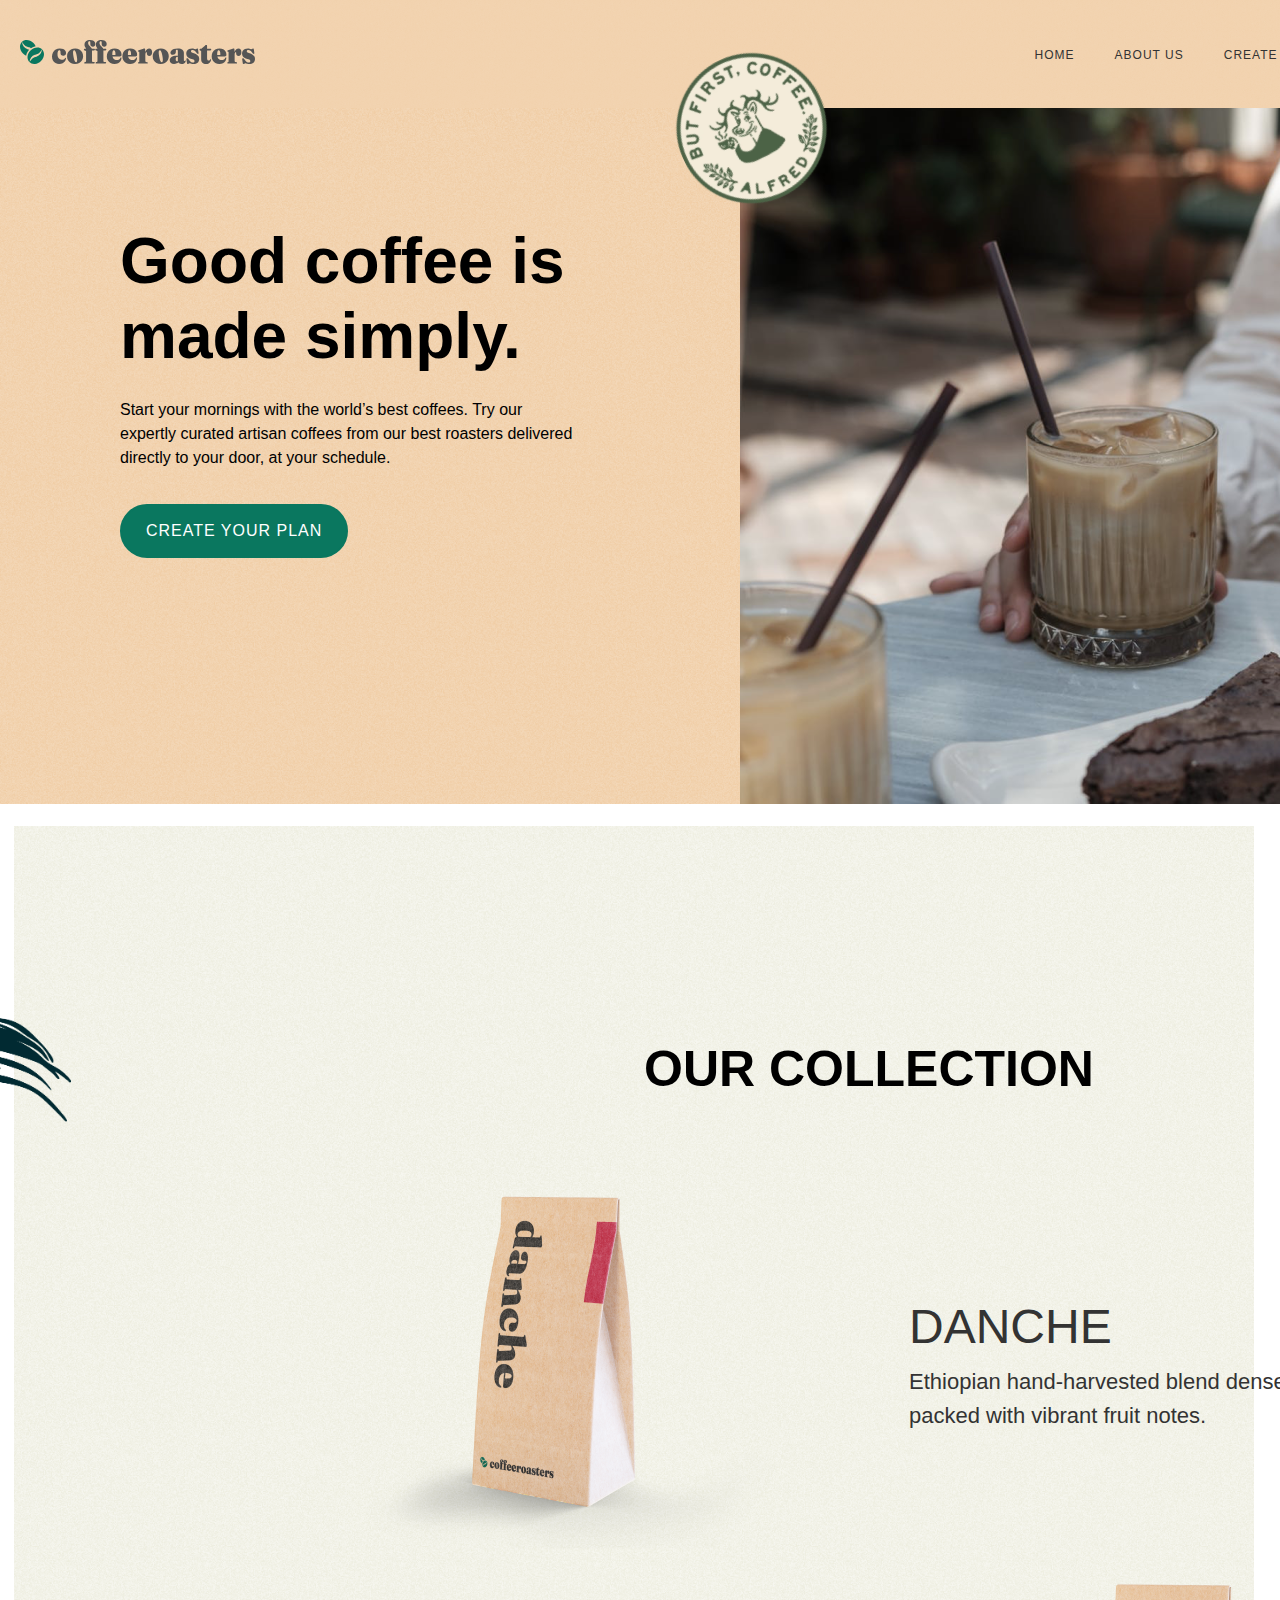
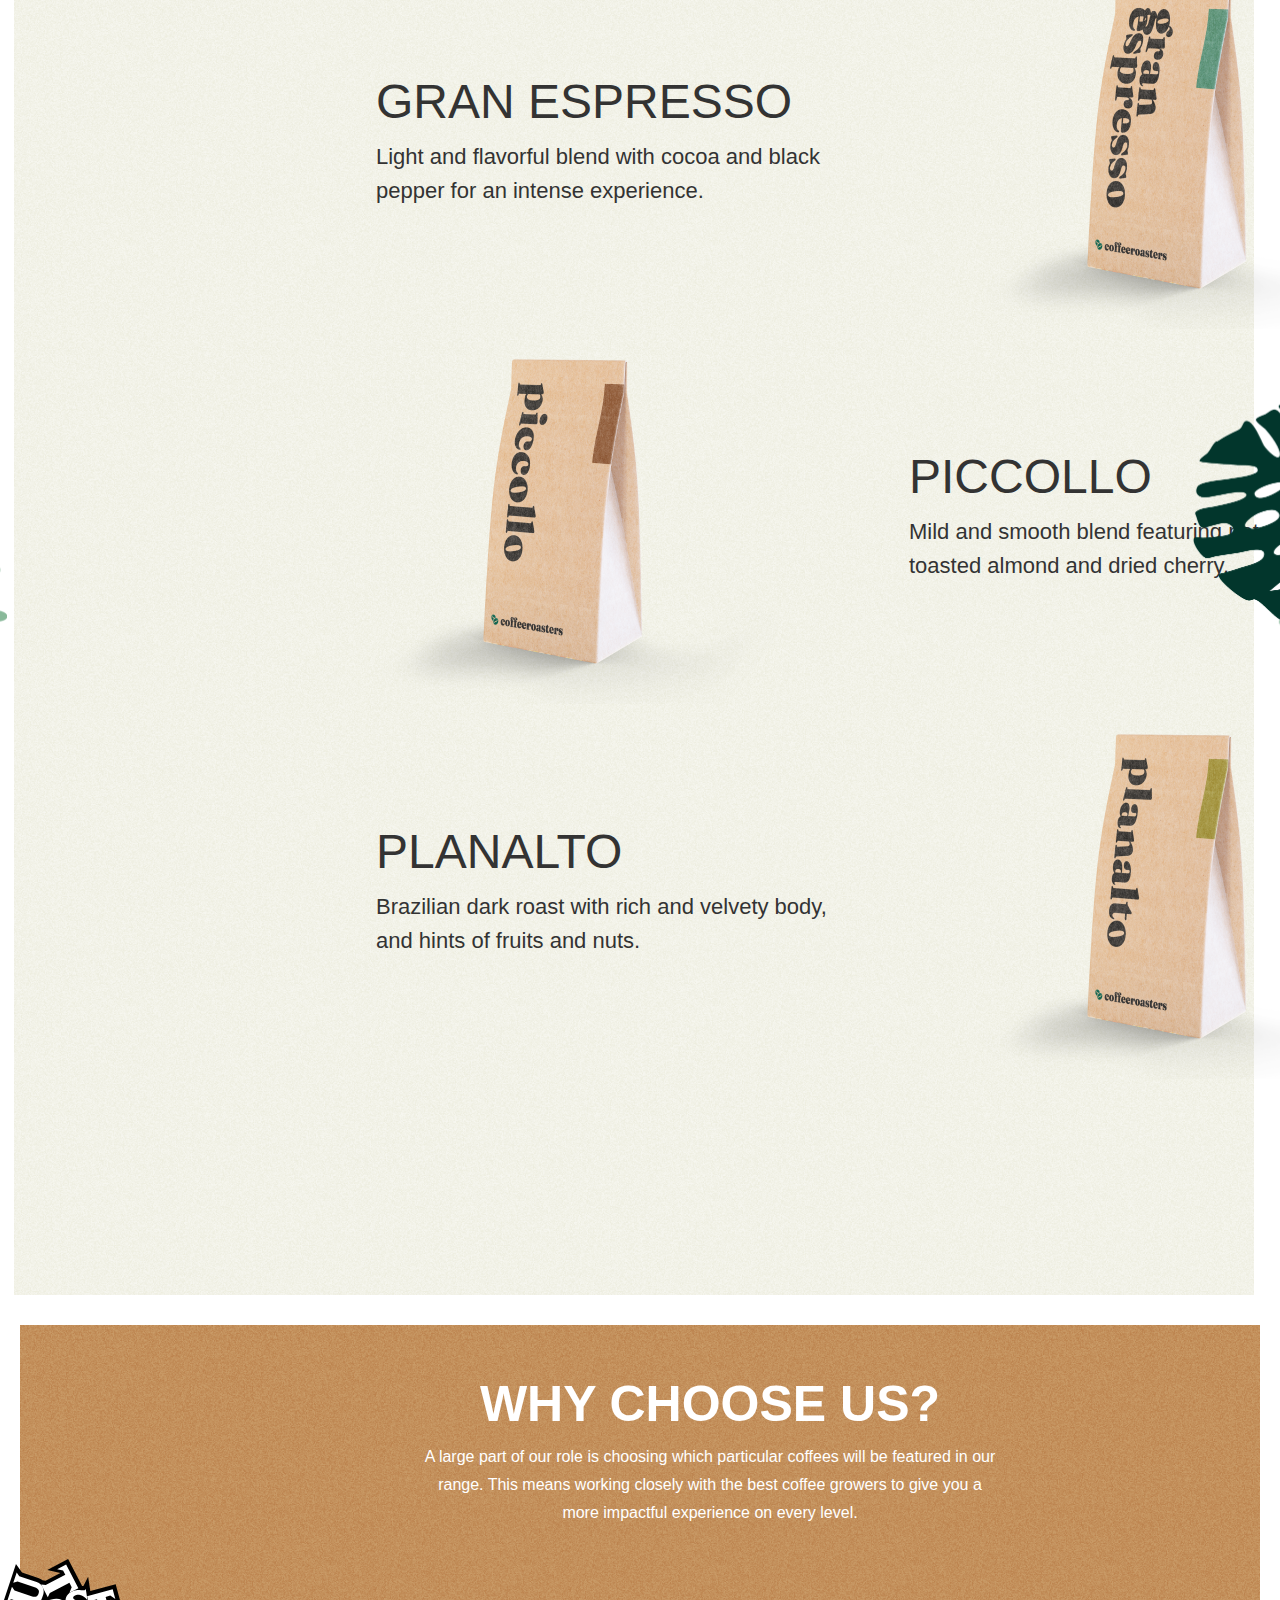
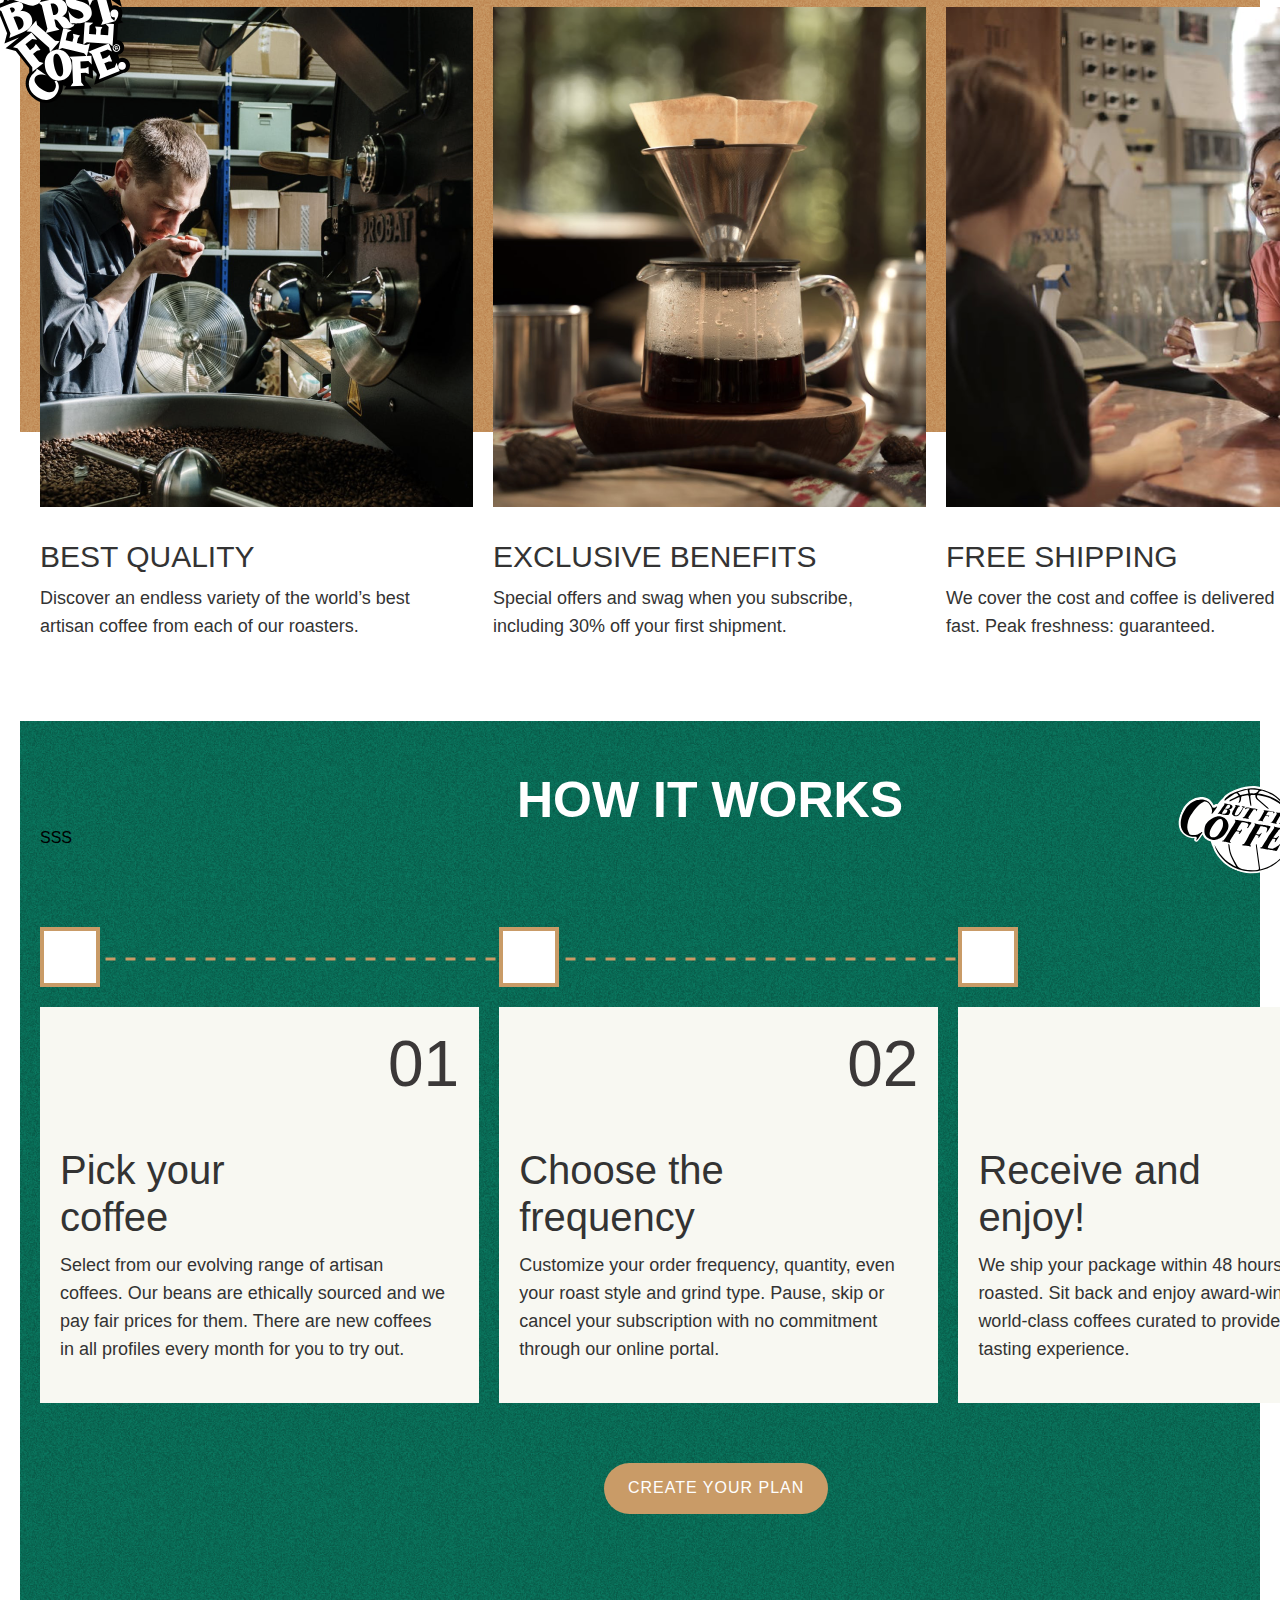
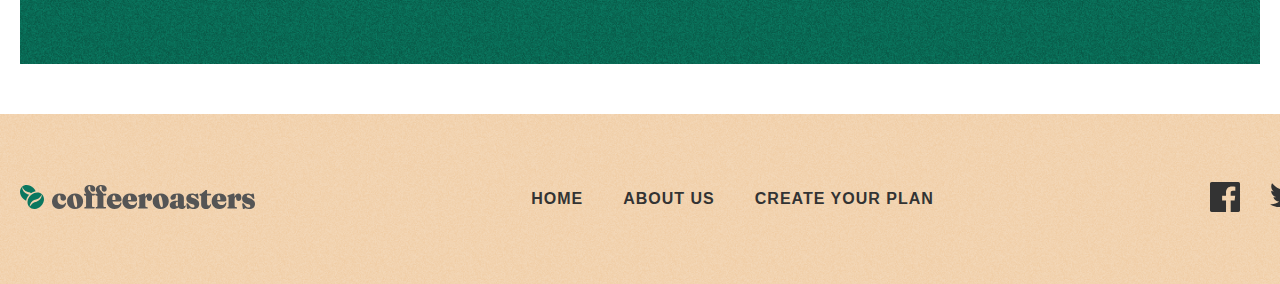
==== index.html @ 87f6b469 "Initial commit" ====
<!DOCTYPE html>
<html lang="en">

<head>
    <meta charset="UTF-8">
    <meta name="viewport" content="width=device-width, initial-scale=1.0">
    <title>Coffelaate.uz</title>
    <link rel="stylesheet" href="./main.css">
</head>

<body>
    <header class="coffe-header">
        <div class="container">
            <div class="coffe-header__inner">
                <a class="coffe-header__link-logo" href="./index.html">
                    <img class="coffe-header__logo-img" src="./images/logocoffe.svg" alt="its cite logo coffelaate.uz">
                </a>

                <ol class="coffe-header__list">
                    <li class="coffe-header__item">
                        <a class="coffe-header__link" href="index.html">HOME</a>
                    </li>
                    <li class="coffe-header__item">
                        <a class="coffe-header__link" href="./about.html">ABOUT US</a>
                    </li>
                    <li class="coffe-header__item">
                        <a class="coffe-header__link" href="./createplan.html">CREATE YOUR PLAN</a>
                    </li>
                </ol>
            </div>
        </div>
    </header>


    <main class="coffe-main">
        <section class="coffe-main__hero">
            <div class="coffe-main__out">
                <div class="container">
                    <div class="coffe-main__inner-box">
                        <h1 class="coffe-main__title">Good coffee
                            is made simply.</h1>
                        <p class="coffe-main__text">Start your mornings with the world’s best coffees. Try our <br>
                            expertly curated artisan coffees from
                            our best roasters delivered directly to your door, at your schedule.</p>
                        <a class="coffe-main__link" href="#">CREATE YOUR PLAN</a>
                    </div>
                </div>

            </div>

        </section>


        <section class="collection">
            <div class="collection__out">
                <div class="container">
                    <div class="collection__inner">
                        <h2 class="collection__title">our collection</h2>
                        <ul class="collection__list">
                            <li class="collection__item">
                                <img class="collection__img" width="450" height="375" src="./images/dance.png"
                                    alt="its coffe photo ">
                                <div class="collection__box">

                                    <h3 class="collection__subtitle">Danche</h3>
                                    <p class="collection__text">Ethiopian hand-harvested blend densely packed with
                                        vibrant fruit notes.</p>
                                </div>
                            </li>
                            <li class="collection__item">
                                <img class="collection__img" width="450" height="375" src="./images/coffe2.png"
                                    alt="its coffe photo ">
                                <div class="collection__box">

                                    <h3 class="collection__subtitle--active">Gran Espresso</h3>
                                    <p class="collection__text">Light and flavorful blend with cocoa and black pepper
                                        for an intense experience.</p>
                                </div>
                            </li>
                            <li class="collection__item">
                                <img class="collection__img" width="450" height="375" src="./images/coffe3.png"
                                    alt="its coffe photo ">
                                <div class="collection__box">

                                    <h3 class="collection__subtitle">Piccollo</h3>
                                    <p class="collection__text">Mild and smooth blend featuring notes of toasted almond
                                        and dried cherry.</p>
                                </div>
                            </li>
                            <li class="collection__item">
                                <img class="collection__img" width="450" height="375" src="./images/coffe4.png"
                                    alt="its coffe photo ">
                                <div class="collection__box">

                                    <h3 class="collection__subtitle">Planalto</h3>
                                    <p class="collection__text">Brazilian dark roast with rich and velvety body, and
                                        hints of fruits and nuts.</p>
                                </div>
                            </li>

                        </ul>


                    </div>

                </div>
            </div>
        </section>


        <section class="about">
            <div class="about__out">
                <div class="container">
                    <div class="about__inner">
                        <h2 class="about__title">Why choose us?</h2>
                        <p class="about__info">A large part of our role is choosing which particular coffees will be
                            featured
                            in our range. This means working closely with the best coffee growers to give
                            you a more impactful experience on every level.</p>

                        <ul class="about__list">
                            <li class="about__item">
                                <img class="about__img" width="433" height="500" src="./images/about-ph1.png"
                                    alt="this photo Best quality">
                                <h3 class="about__subtitle">Best quality</h3>
                                <p class="about__text">Discover an endless variety of the world’s best <br> artisan
                                    coffee from each of our roasters.</p>
                            </li>
                            <li class="about__item">
                                <img class="about__img" width="433" height="500" src="./images/about-ph2.png"
                                    alt="this photo Best quality">
                                <h3 class="about__subtitle">Exclusive benefits</h3>
                                <p class="about__text">Special offers and swag when you subscribe, including 30% off
                                    your first shipment.</p>
                            </li>
                            <li class="about__item">
                                <img class="about__img" width="433" height="500" src="./images/about-ph3.png"
                                    alt="this photo Best quality">
                                <h3 class="about__subtitle">Free shipping</h3>
                                <p class="about__text">We cover the cost and coffee is delivered <br> fast. Peak
                                    freshness:
                                    guaranteed.</p>
                            </li>
                        </ul>
                    </div>
                </div>
            </div>
        </section>

        <section class="works">
            <div class="works__out">
                <div class="container">
                    <div class="works__inner">
                        <h2 class="works__main-title">How it works</h2>
                        <p><source>SSS</p>
                        <div class="works__things-box">
                            <span class="works__items"></span>
                            <span class="works__items"></span>
                            <span class="works__items"></span>
                        </div>
                        <div class="line1"></div>
                        <ol class="works__list">
                            <li class="works__item">
                                <span class="works__number">01</span>
                                <h3 class="works__title">Pick your coffee</h3>
                                <p class="works__text">Select from our evolving range of artisan coffees. Our beans are
                                    ethically sourced and we pay fair prices for them. There are new coffees in all
                                    profiles every month for you to try out.</p>
                            </li>
                            <li class="works__item">
                                <span class="works__number">02</span>
                                <h3 class="works__title">Choose the frequency</h3>
                                <p class="works__text">Customize your order frequency, quantity, even your roast style
                                    and grind type. Pause, skip or cancel your subscription with no commitment through
                                    our online portal.</p>
                            </li>
                            <li class="works__item">
                                <span class="works__number">03</span>
                                <h3 class="works__title">Receive and enjoy!</h3>
                                <p class="works__text">We ship your package within 48 hours, freshly roasted. Sit back
                                    and enjoy award-winning world-class coffees curated to provide a distinct tasting
                                    experience.</p>
                            </li>
                        </ol>

                        <a class="works__link" href="#">Create your plan</a>
                    </div>
                </div>
            </div>
        </section>
    </main>

    <footer class="coffe-footer">
        <div class="coffe-footer__out">
           
            <div class="container">
                <div class="coffe-footer__inner">
                <a class="coffe-footer__link-logo" href="index.html">
                    <img class="coffe-footer__logo" src="./images/logocoffe.svg" alt="">
                </a>

                <ol class="coffe-footer__list">
                    <li class="coffe-footer__items">
                        <a class="coffe-footer__link" href="./index.html">HOME</a>
                    </li>
                    <li class="coffe-footer__items">
                        <a class="coffe-footer__link" href="./about.html">ABOUT US</a>
                    </li>
                    <li class="coffe-footer__items">
                        <a class="coffe-footer__link" href="./createplan.html">CREATE YOUR PLAN</a>
                    </li>
                </ol>

                <ul class="coffe-footer__social-list">
                    <li class="coffe-footer__social__items">
                        <a class="coffe-footer__social__link-logo" href="#">
                            <img class="coffe-footer__social__logo" src="./images/facebook-logo.svg" alt="">
                        </a>
                    </li>
                    <li class="coffe-footer__social__items">
                        <a class="coffe-footer__social__link-logo" href="#">
                            <img class="coffe-footer__social__logo" src="./images/twitter-logo.svg" alt="">
                        </a>
                    </li>
                    <li class="coffe-footer__social__items">
                        <a class="coffe-footer__social__link-logo" href="#">
                            <img class="coffe-footer__social__logo" src="./images/instagram-logo.svg" alt="">
                        </a>
                    </li>
                </ul>
            </div>
            </div>
        </div>
    </footer>
</body>

</html>
---- main.css ----
@font-face {
    font-family: 'Roboto';
    src: url('./Roboto-Bold.woff2') format('woff2'),
        url('./Roboto-Bold.woff') format('woff');
    font-weight: bold;
    font-style: normal;
    font-display: swap;
}

@font-face {
    font-family: 'Roboto';
    src: url('./Roboto-Medium.woff2') format('woff2'),
        url('./Roboto-Medium.woff') format('woff');
    font-weight: 500;
    font-style: normal;
    font-display: swap;
}

@font-face {
    font-family: 'Roboto';
    src: url('./Roboto-Regular.woff2') format('woff2'),
        url('./Roboto-Regular.woff') format('woff');
    font-weight: normal;
    font-style: normal;
    font-display: swap;
}


::selection {
    background-color: #669BBCFF;
    color: #D0D8CDFF;
}







* {
    margin: 0;
    padding: 0;
    box-sizing: border-box;
}

body {
    font-family: 'Roboto', sans-serif;
    overflow-x: hidden;

}

ul {
    list-style-type: none;
}

ol {
    list-style: none;
}

a {
    text-decoration: none;
}

.container {
    width: 1380px;
    padding-left: 20px;
    padding-right: 20px;
    margin: 0 auto;
}

.coffe-header {
    padding: 40px 0 40px 0;
    background-size: contain;
    background-color: rgba(243, 215, 183, 1);
    background-image: url(./images/bgi\ \(2\).png);
    background-repeat: repeat;
    background-blend-mode: overlay;
}

.coffe-header__inner {
    display: flex;
    align-items: center;
    justify-content: space-between;
}

.coffe-header__list {
    display: flex;
    gap: 40px;
}

.coffe-header__link {
    color: rgba(51, 51, 51, 1);
    font-size: 12px;
    letter-spacing: 1px;
}

.coffe-header__link:hover {
    font-weight: 700;
    color: black;
    text-shadow: 0 10px 17px #00000040;

}

.coffe-header__link:active {
    font-weight: 900;

    color: black;
    text-shadow: 0 10px 17px #00000040;
}









.coffe-main__hero {
    position: relative;

    &::after {
        content: "";
        position: absolute;
        background-image: url(./images/icecoffe.png);
        width: 710px;
        height: 696px;
        left: calc(50% + 100px);
        top: 0;
    }


    &::before {
        content: "";
        background-image: url(./images/logotop.svg);
        position: absolute;
        background-size: contain;
        width: 200px;
        left: calc(50% + 12px);
        top: -80px;
        z-index: 33;
        height: 200px;
        background-repeat: no-repeat;
    }
}


.coffe-main__hero--focus {
    position: relative;

    &::after {
        content: "";
        position: absolute;
        background-image: url(./images/coffeeee.png);
        background-size: contain;
        width: 710px;
        height: 596px;
        left: calc(50% + 100px);
        top: 0;
    }


    &::before {
        content: "";
        background-image: url(./images/);
        position: absolute;
        background-size: contain;
        width: 200px;
        left: calc(50% + 12px);
        top: -80px;
        z-index: 33;
        height: 200px;
        background-repeat: no-repeat;
    }
}


.coffe-main__hero--active {
    position: relative;

    &::after {
        content: "";
        position: absolute;
        background-image: url(./images/photo-main-aboutus.png);
        background-size: contain;
        width: 710px;
        height: 596px;
        left: calc(50% + 100px);
        top: 0;
    }


    &::before {
        content: "";
        background-image: url(./images/logocoffetop.png);
        position: absolute;
        background-size: contain;
        width: 200px;
        left: calc(50% + 12px);
        top: -80px;
        z-index: 33;
        height: 200px;
        background-repeat: no-repeat;
    }
}


.coffe-main__out {
    background-color: #F3D7B7;
    background-image: url(./images/bgi\ \(2\).png);
    background-size: contain;
    background-repeat: repeat;
    background-blend-mode: overlay;
}

.coffe-main__out--focus {
    background-color: #F3D7B7;
    background-image: url(./images/bgi\ \(2\).png);
    background-size: contain;
    background-repeat: repeat;
    background-blend-mode: overlay;
}

.coffe-main__out--active {
    background-color: #F3D7B7;
    background-image: url(./images/bgi\ \(2\).png);
    background-size: contain;
    background-repeat: repeat;
    background-blend-mode: overlay;
}


.coffe-main__inner-box {
    width: 464px;
    margin-left: 100px;
    padding-top: 116px;
    padding-bottom: 246px;
}

.coffe-main__inner-box--active {
    width: 372px;
    margin-left: 100px;
    padding-top: 116px;
    padding-bottom: 227px;
}

.coffe-main__inner-box--focus {
    width: 372px;
    margin-left: 100px;
    padding-top: 116px;
    padding-bottom: 251px;
}

.coffe-main__title {
    font-size: 64px;
    line-height: 75px;
}

.coffe-main__text {
    line-height: 24px;
    font-size: 16px;
    margin-top: 24px;
    margin-bottom: 34px;
}

.coffe-main__link {
    letter-spacing: 1px;
    padding: 16px 24px;
    display: inline-block;
    background-color: rgba(10, 119, 95, 1);

    border-radius: 100px;
    color: #fff;
    font-weight: 500;
    border: 2px solid rgba(10, 119, 95, 1);

}

.coffe-main__link:hover {
    border: 2px solid rgba(10, 119, 95, 1);
    color: black;
    background-color: #fff;
}

.coffe-main__link:active {
    opacity: 0.9;
    outline: none;
}

.collection {
    padding: 22px 26px 15px 14px;
    background-color: white;
    position: relative;
}

.collection--active {
    padding: 22px 26px 80px 14px;
    background-color: white;
    position: relative;

    &::before {
        content: "";
        background-image: url(./images/Vector\ \(2\).png);
        background-size: contain;
        width: 402px;
        height: 300px;
        background-repeat: no-repeat;
        position: absolute;
        top: 120px;
        z-index: 20;
        left: calc(50% - 840px);
    }
}

.collection::before {
    content: "";
    background-image: url(./images/Vector\ \(2\).png);
    background-size: contain;
    width: 402px;
    height: 300px;
    background-repeat: no-repeat;
    position: absolute;
    top: 120px;
    z-index: 20;
    left: calc(50% - 870px);


}


.collection__out {
    background-color: #F6F6EF;
    background-image: url(./images/Rectangle.png);
    background-size: contain;
    background-repeat: repeat;
    background-blend-mode: overlay;
    position: relative;
    padding: 164px 64px 216px 165px;
}

.collection__out--active {
    background-color: #F6F6EF;
    background-image: url(./images/Rectangle.png);
    background-size: contain;
    background-repeat: repeat;
    background-blend-mode: overlay;
    position: relative;
    padding: 164px 64px 216px 165px;
}

.collection__out::before {
    content: "";
    background-image: url(./images/Vector\ \(1\).png);
    background-size: contain;
    width: 316px;
    height: 269px;
    background-repeat: no-repeat;
    position: absolute;
    top: 1300px;
    left: calc(50% - 920px);
}

.collection::after {
    content: "";
    background-image: url(./images/Group\ 3646.png);
    background-size: contain;
    background-position: calc(50% + 20px);
    width: 545px;
    height: 591px;
    background-repeat: no-repeat;
    position: absolute;
    right: calc(50% - 1040px);
    bottom: 420px;
}

.collection__title {
    font-weight: 700;
    font-size: 50px;
    line-height: 58.59px;
    text-align: center;
    padding-top: 50px;
    margin-bottom: 80px;
    text-transform: uppercase;
}

.collection__list {
    margin-left: 143px;
    margin-right: 143px;
}



.collection__item {
    display: flex;
    align-items: center;
    gap: 117px;
}

.collection__item--activee {
    display: flex;
    align-items: center;
    gap: 185px;
}

.collection__subtitle {
    width: 327px;
    font-size: 48px;
    line-height: 56.25px;
    text-transform: uppercase;
    font-weight: 500;
    margin-bottom: 10px;
    color: #333333;
}

.collection__text {
    color: #333333;
    width: 453px;
    font-size: 22px;
    line-height: 34px;
}

.collection__text--active {
    width: 626px;
    font-size: 18px;
    line-height: 30px;
    color: rgba(51, 51, 51, 1);

}

.collection__subtitle--active {
    width: 419px;
    font-size: 48px;
    line-height: 56.25px;
    text-transform: uppercase;
    font-weight: 500;
    color: #333333;
    margin-bottom: 10px;
}

.collection__subtitle--focus {
    width: 454px;
    font-size: 48px;
    line-height: 56.25px;
    text-transform: uppercase;
    font-weight: 500;
    margin-bottom: 10px;
}



.collection__item:nth-child(even) {

    display: flex;
    flex-direction: row-reverse;
    gap: 117px;

}


.drink {
    padding: 20px;
    position: relative;

    &::before {
        content: "";
        background-image: url(./images/1\ barg.png);
        position: absolute;
        width: 402px;
        height: 300px;
        background-size: contain;
        background-repeat: no-repeat;
        top: 790px;
        right: calc(50% + 500px);
        z-index: 33;
    }

}

.drink__out {
    background-color: rgba(248, 248, 242, 1);
    background-image: url(./images/bgi-drink.png);
    background-size: contain;
    background-repeat: repeat;
    background-blend-mode: overlay;
    position: relative;

    &::before {
        content: "";
        position: absolute;
        background-image: url(./images/2\ barg.png);
        background-size: contain;
        background-repeat: no-repeat;
        width: 346px;
        height: 305px;
        top: 1360px;
        right: calc(50% + 635px);
    }

    &::after {
        content: "";
        position: absolute;
        background-image: url(./images/Group\ 3649.png);
        background-size: contain;
        background-repeat: no-repeat;
        width: 514px;
        height: 570px;
        top: 0;
        left: calc(50% + 575px);
    }
}

.drink__inner {
    display: flex;
    gap: 364px;
    padding-top: 50px;
    padding-bottom: 50px;
}

.drink__list-left {
    display: flex;
    flex-direction: column;
    gap: 35px;
}


.drink__item-left {
    width: 202px;
    font-weight: 500;
    font-size: 28px;
    line-height: 32px;
    color: rgba(85, 85, 85, 1);
}



.drink__item-left:nth-child(5) {
    color: rgba(0, 0, 0, 1);
    position: relative;

    &::before {
        content: "";
        position: absolute;
        background-image: url(./images/border.png);
        width: 165px;
        height: 13px;
        background-size: contain;
        background-repeat: no-repeat;
        bottom: -19px;
    }
}


.right__inner {
    display: flex;
    flex-direction: column;
    gap: 60px;
}

.drink__top-title-right {
    font-size: 38px;
    font-weight: 700;
    line-height: 46px;
    color: rgba(0, 0, 0, 1);
    text-transform: uppercase;

}

.drink-in__list-right {
    display: flex;
    gap: 18px;
    margin-top: 20px;
}

.drink-in__item-right {
    display: flex;
    flex-direction: column;
    gap: 10px;
    width: 208px;
    background-color: #C6DCD1FF;
    padding: 20px 12px 70px 16px;


}


.drink-in__item-right--focus {
    background-color: rgba(10, 119, 95, 1);

}







.drink-in__title-right {
    font-weight: 500;
    font-size: 24px;
    line-height: 28px;
    color: rgba(51, 51, 51, 1);
    text-transform: uppercase;
}


.drink-in__title-right--focus {
    color: white;
}

.drink-in__text-right {
    font-weight: 400;
    color: rgba(51, 51, 51, 1);
    font-size: 18px;
    line-height: 24px;
}

.drink-in__text-right--focus {
    color: white;
}

.drink__btn-right {
    background-color: transparent;
    border: transparent;
}

.drink-bottom__box-right {
    width: 660px;
    margin-top: 100px;
    background-color: rgba(201, 155, 103, 1);
    padding: 40px 22px 40px 20px;

}

.drink-bottom__top-text-right {
    line-height: 18.75px;
    color: white;
}

.drink-bottom__text-right {
    color: white;
    font-weight: 500;
    font-size: 24px;
    line-height: 34px;
}

.drink-bottom__text__style-right {
    color: #333333FF;
    font-weight: 500;
    font-size: 24px;
    line-height: 34px;
}

.drink-bottom__link-right {
    display: inline-block;
    padding: 16px 24px;
    background-color: #0A775F;
    color: white;
    font-weight: 500;
    font-size: 16px;
    letter-spacing: 1px;
    line-height: 18.75px;
    border-radius: 100px;
    margin-top: 20px;
    margin-left: 495px;
}

/* <-----------------------------------------------------------COLLECTION FINISHED------------------------------------> */


/* <-----------------------------------------------------------ABOUT STARTED------------------------------------------------------------------> */





.about {
    padding: 15px 20px 0 20px;
    background-color: white;
    position: relative;
    padding-bottom: 289px;

}

.what-work {
    padding: 80px 20px 20px 20px;
    background-color: white;

}

.what-work__out {
    background-color: rgba(201, 155, 103, 1);
    background-image: url(./images/bgi-aboutph.png);
    background-blend-mode: overlay;
    background-size: contain;
    position: relative;

    &::after {
        content: "";
        background-image: url(./images/2-girlphotoabout.png);
        width: 500px;
        height: 550px;
        position: absolute;
        z-index: 3;
        bottom: 40px;
        left: calc(50% + 220px);
        background-repeat: no-repeat;
    }
}

.what-work__inner {
    padding: 100px 618px 118px 100px;
}

.what-work__title {
    text-transform: uppercase;
    width: 397px;
    font-weight: 700;
    line-height: 59px;
    font-size: 50px;
    color: white;
}

.what-work__text {
    width: 639px;
    font-size: 18px;
    line-height: 30px;
    color: rgba(255, 255, 255, 1);
    margin-top: 24px;
}

.about__out {
    background-color: rgba(201, 155, 103, 1);
    background-image: url(./images/bgi-aboutph.png);
    background-blend-mode: overlay;
    background-size: contain;
}

.about__inner {
    padding-bottom: 425px;
}

.about__title {
    font-weight: 700;
    font-size: 50px;
    line-height: 58.59px;
    text-align: center;
    text-transform: uppercase;
    color: #fff;
    padding-top: 50px;
}

.about__info {
    width: 581px;
    text-align: center;
    margin: 0 auto;
    color: #fff;
    line-height: 28px;
    margin-top: 10px;
    margin-bottom: 80px;
}

.about__list {
    display: flex;
    gap: 20px;
    position: absolute;
}

.about__item {
    width: 433px;
    position: relative;
}

.about__item:nth-child(1)::before {
    content: "";
    position: absolute;
    background-image: url(./images/about-liph.svg);
    width: 140px;
    height: 144px;
    right: 343px;
    bottom: 537px;
}

.about__subtitle {
    color: #333333;

    font-weight: 500;
    font-size: 30px;
    line-height: 35.16px;
    text-transform: uppercase;
    margin-top: 28px;
    margin-bottom: 10px;
}

.about__text {
    /* width: 377px; */
    font-size: 18px;
    line-height: 28px;
    color: #333333;
}




/* <-----------------------------------------------------------ABOUT FINISHED------------------------------------------------------------------> */


.works {
    padding: 0 20px 50px 20px;

    background-color: #fff;
    position: relative;

    &::after {
        content: "";
        background-image: url(./images/basketballlogo.svg);
        background-size: contain;
        background-repeat: no-repeat;
        width: 192px;
        position: absolute;
        z-index: 123;
        top: 41px;
        right: calc(50% - 720px);
        height: 130px;
    }
}

.choose {
    padding: 20px;
    background-color: #fff;
}

.works--active {
    padding: 0px 20px 50px 20px;
    background-color: #fff;
}

.works--focus {
    margin-top: 200px;
    /* padding: 20px; */
    padding-bottom: 20px;

    background-color: #fff;


    &::after {
        content: "";
        display: none;
    }
}



.works__out {
    background-color: #0A775F;
    background-image: url(./images/bgi-works.png);
    background-repeat: repeat;
    background-size: contain;
    background-blend-mode: overlay;
}

.choose__out {
    background-color: #0A775F;
    background-image: url(./images/bgi-works.png);
    background-repeat: repeat;
    background-size: contain;
    background-blend-mode: overlay;
}

.works__things-box--focus {
    padding-top: 80px;
}




.works__main-title {
    text-transform: uppercase;
    color: white;
    text-align: center;
    font-weight: 700;
    font-size: 50px;
    padding-top: 50px;
}



.works__main-title--active {
    margin-bottom: 80px;
    text-transform: uppercase;
    color: white;
    text-align: center;
    font-weight: 700;
    font-size: 50px;
    padding-top: 50px;
}

.line1 {
    position: relative;

    &::before {
        content: "";
        background-image: url(./images/line.svg);
        background-size: contain;
        position: absolute;
        top: calc(50% - 50px);
        left: calc(50% - 625px);
        background-repeat: no-repeat;
        width: 900px;
        height: 200px;

    }

}

.choose__line1 {
    position: relative;

    &::before {
        content: "";
        background-image: url(./images/line.svg);
        background-size: contain;
        position: absolute;
        top: -30px;
        left: calc(50% - 625px);
        background-repeat: no-repeat;
        width: 900px;
        height: 200px;

    }
}

.works__things-box {
    display: flex;
    align-items: center;
    gap: 399px;
    margin-top: 80px;
    position: relative;
    z-index: 13;
    margin-bottom: 20px;


}

.choose__things-box {
    display: flex;
    align-items: center;
    gap: 399px;
    position: relative;
    z-index: 13;
    padding-top: 80px;
}

.works__items {
    width: 60px;
    height: 60px;
    display: inline-block;
    background-color: white;
    border: 4px solid #C99B67;

}


.choose__items {
    width: 60px;
    height: 60px;
    display: inline-block;
    background-color: white;
    border: 4px solid #C99B67;
}

.works__list {
    display: flex;
    align-items: center;
    gap: 20px;
    margin-bottom: 60px;
}

.choose__list {
    display: flex;
    align-items: center;
    gap: 20px;
    padding-bottom: 80px;
    padding-top: 20px;
}



.works__list--focus {
    margin-bottom: 0px;
}

.works__list--active {
    display: flex;
    align-items: center;
    gap: 20px;
}

.works__item {
    padding: 20px 20px 40px 20px;
    background-color: rgba(248, 248, 242, 1);
}

.choose__item {
    padding: 20px 20px 40px 20px;
    background-color: rgba(248, 248, 242, 1);
}

.works__item--active {
    padding: 140px 182px 40px 20px;
    background-color: rgba(248, 248, 242, 1);
    position: relative;
}

.works__number {
    font-size: 64px;
    color: #3b3838;
    line-height: 75px;
    width: 65px;
    height: 75px;
    margin-left: 328px;
}

.choose__number {
    font-size: 64px;
    color: #3b3838;
    line-height: 75px;
    width: 65px;
    height: 75px;
    margin-left: 328px;
}

.works__countryf {
    background-image: url(./images/unitedking.svg);
    width: 120px;
    height: 143px;
    position: absolute;
    left: 258px;
    bottom: 258px;
}

.works__title {
    width: 231px;
    font-weight: 500;
    font-size: 40px;
    line-height: 46.88px;
    color: #333333;
    margin-top: 45px;
}

.choose__title {
    width: 231px;
    font-weight: 500;
    font-size: 40px;
    line-height: 46.88px;
    color: #333333;
    margin-top: 45px;
}

.choose__text {
    width: 385px;
    font-weight: 500;
    font-size: 18px;
    line-height: 28px;
    color: #333333;
    margin-top: 10px;
}

.works__title--active {
    width: 231px;
    font-weight: 500;
    font-size: 40px;
    line-height: 46.88px;
    color: #333333;
    margin-top: 45px;
    text-transform: uppercase;
}

.works__text {
    width: 385px;
    font-weight: 500;
    font-size: 18px;
    line-height: 28px;
    color: #333333;
    margin-top: 10px;
}

.works__text--active {
    width: 141px;
    font-weight: 500;
    font-size: 18px;
    line-height: 28px;
    color: rgba(51, 51, 51, 1);
    margin-top: 10px;
}

.works__text--activee {
    width: 171px;
    font-weight: 500;
    font-size: 18px;
    line-height: 28px;
    color: rgba(51, 51, 51, 1);
    margin-top: 10px;
}

.works__item--active:nth-child(2) {
    padding: 187px 182px 40px 20px;
}



.works__item--active:nth-child(3) {
    padding: 187px 182px 40px 20px;
}

.works__countrys {
    background-image: url(./images/cananda.png);
    width: 120px;
    height: 120px;
    position: absolute;
    left: 258px;
    bottom: 280px;
}

.works__countrysi {
    background-image: url(./images/australia.svg);
    width: 120px;
    height: 107px;
    position: absolute;
    bottom: 285px;
    left: 270px;
}

.works__link {
    display: inline-block;
    padding: 16px 24px;
    background-color: rgba(201, 155, 103, 1);
    border-radius: 100px;
    color: rgba(255, 255, 255, 1);
    font-weight: 500;
    text-transform: uppercase;
    letter-spacing: 1px;
    line-height: 18.75px;
    margin-left: 564px;
    margin-bottom: 50px;
}


.works__inner {
    padding-bottom: 100px;
}




--------------------------------------------------------------------------------------------------------------------- --------------------------------------------------------------------------------------------------------------------- -------------------------------------------------------------WORKS FINISH----------------------------------------- .coffe-footer {
    background-color: #fff;


}


.coffe-footer__out {
    background-color: rgba(243, 215, 183, 1);
    background-image: url(./images/bgi-footer.png);
    background-blend-mode: overlay;
    background-repeat: repeat;
    background-size: contain;

}

.coffe-footer__inner {
    display: flex;
    align-items: center;
    justify-content: space-between;
    padding-bottom: 68px;
    padding-top: 68px;

}

.coffe-footer__list {
    display: flex;
    gap: 40px;
}

.coffe-footer__link {
    color: rgba(51, 51, 51, 1);
    font-weight: 600;
    letter-spacing: 1px;

    &:hover {
        font-weight: 800;
        transform: scale(2);
        /* transition: all 0.2s; */
        color: rgba(51, 51, 51, 1);
        text-shadow: 0 10px 17px #00000040;
    }
}



.coffe-footer__social-list {
    display: flex;
    gap: 30px;
}
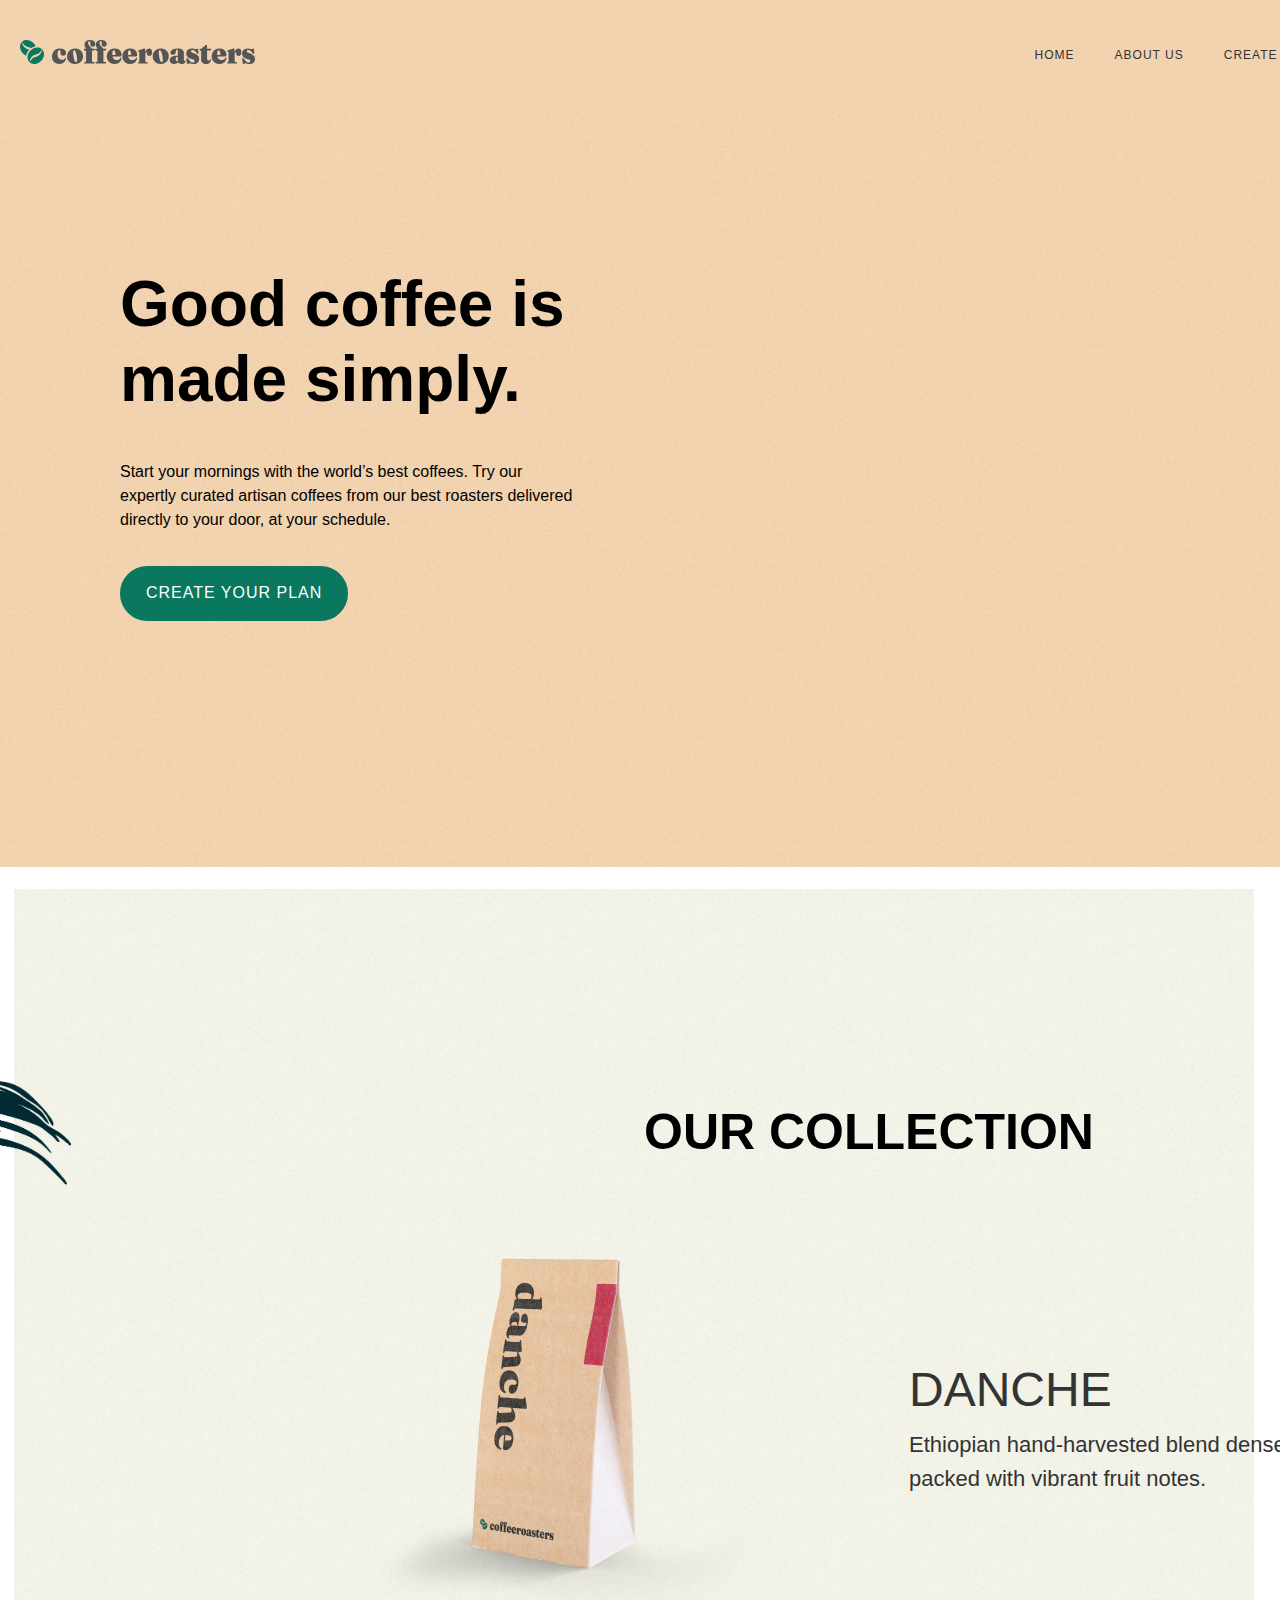
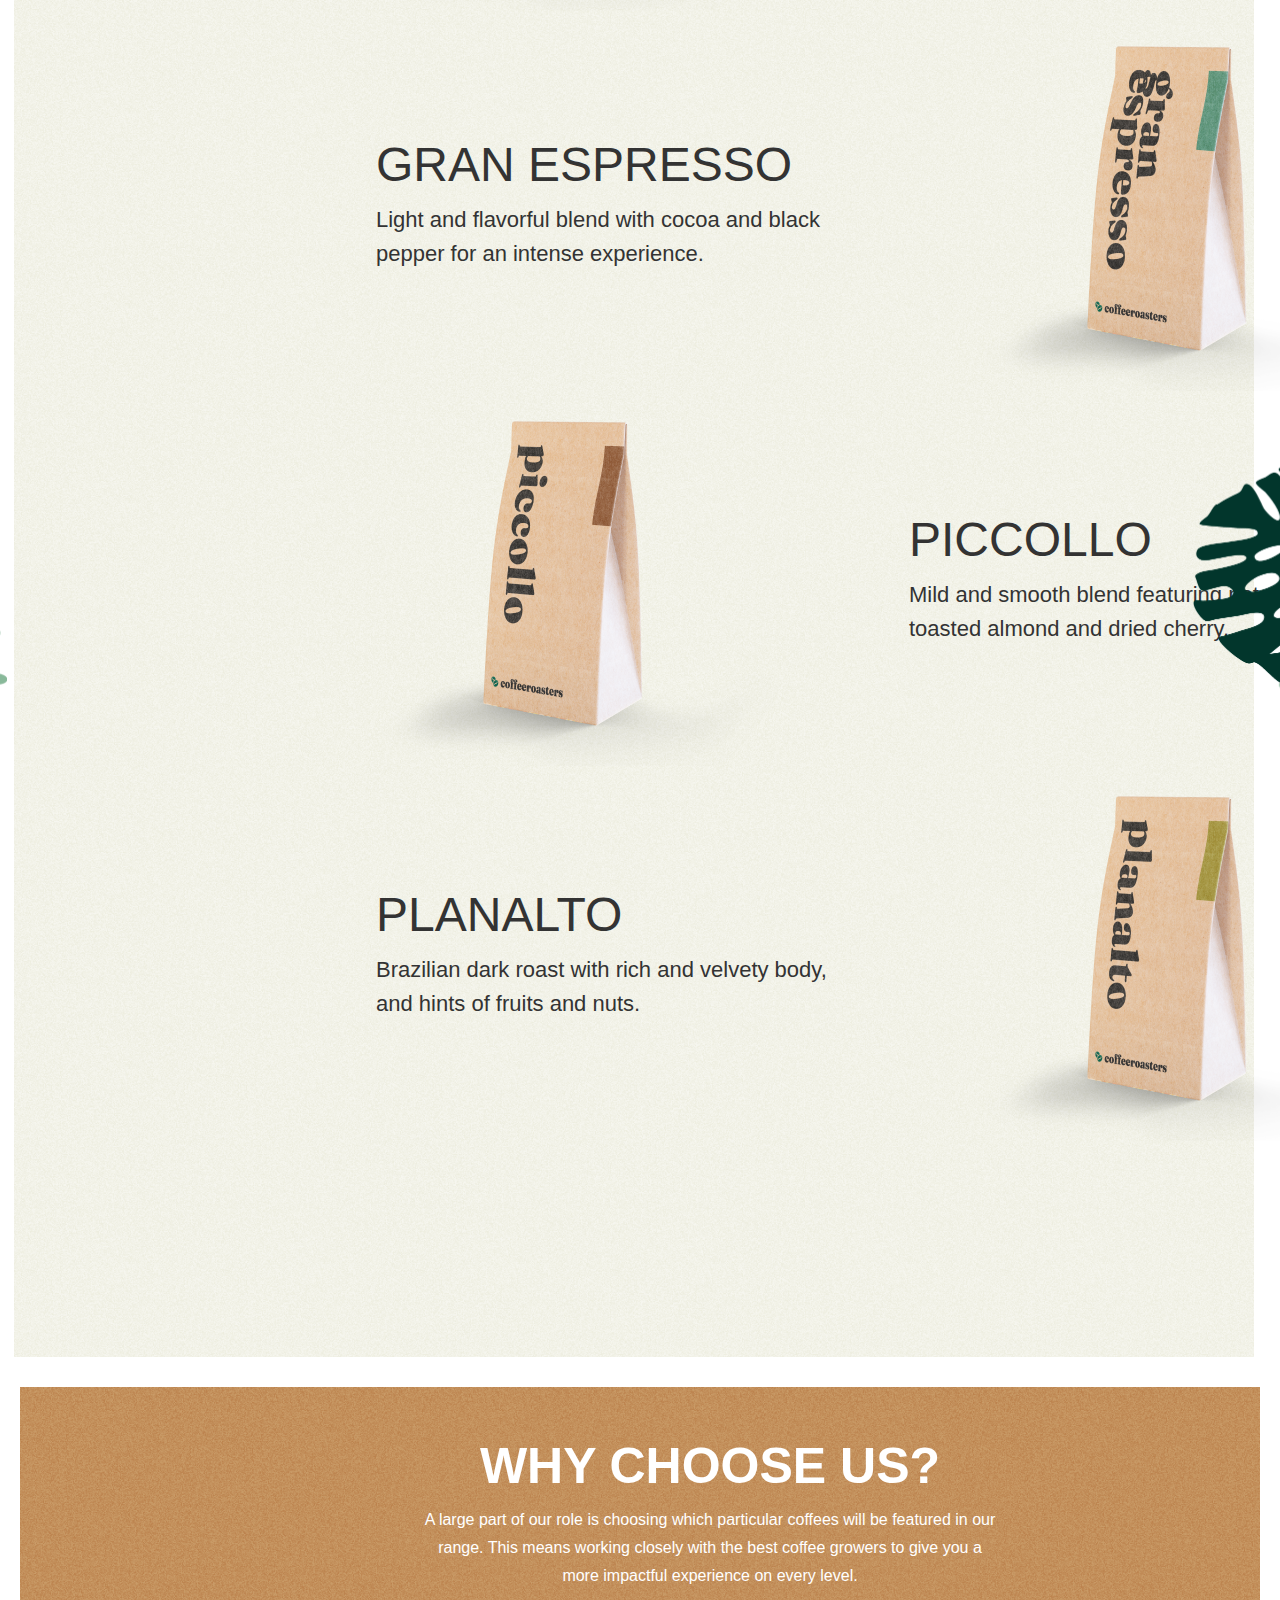
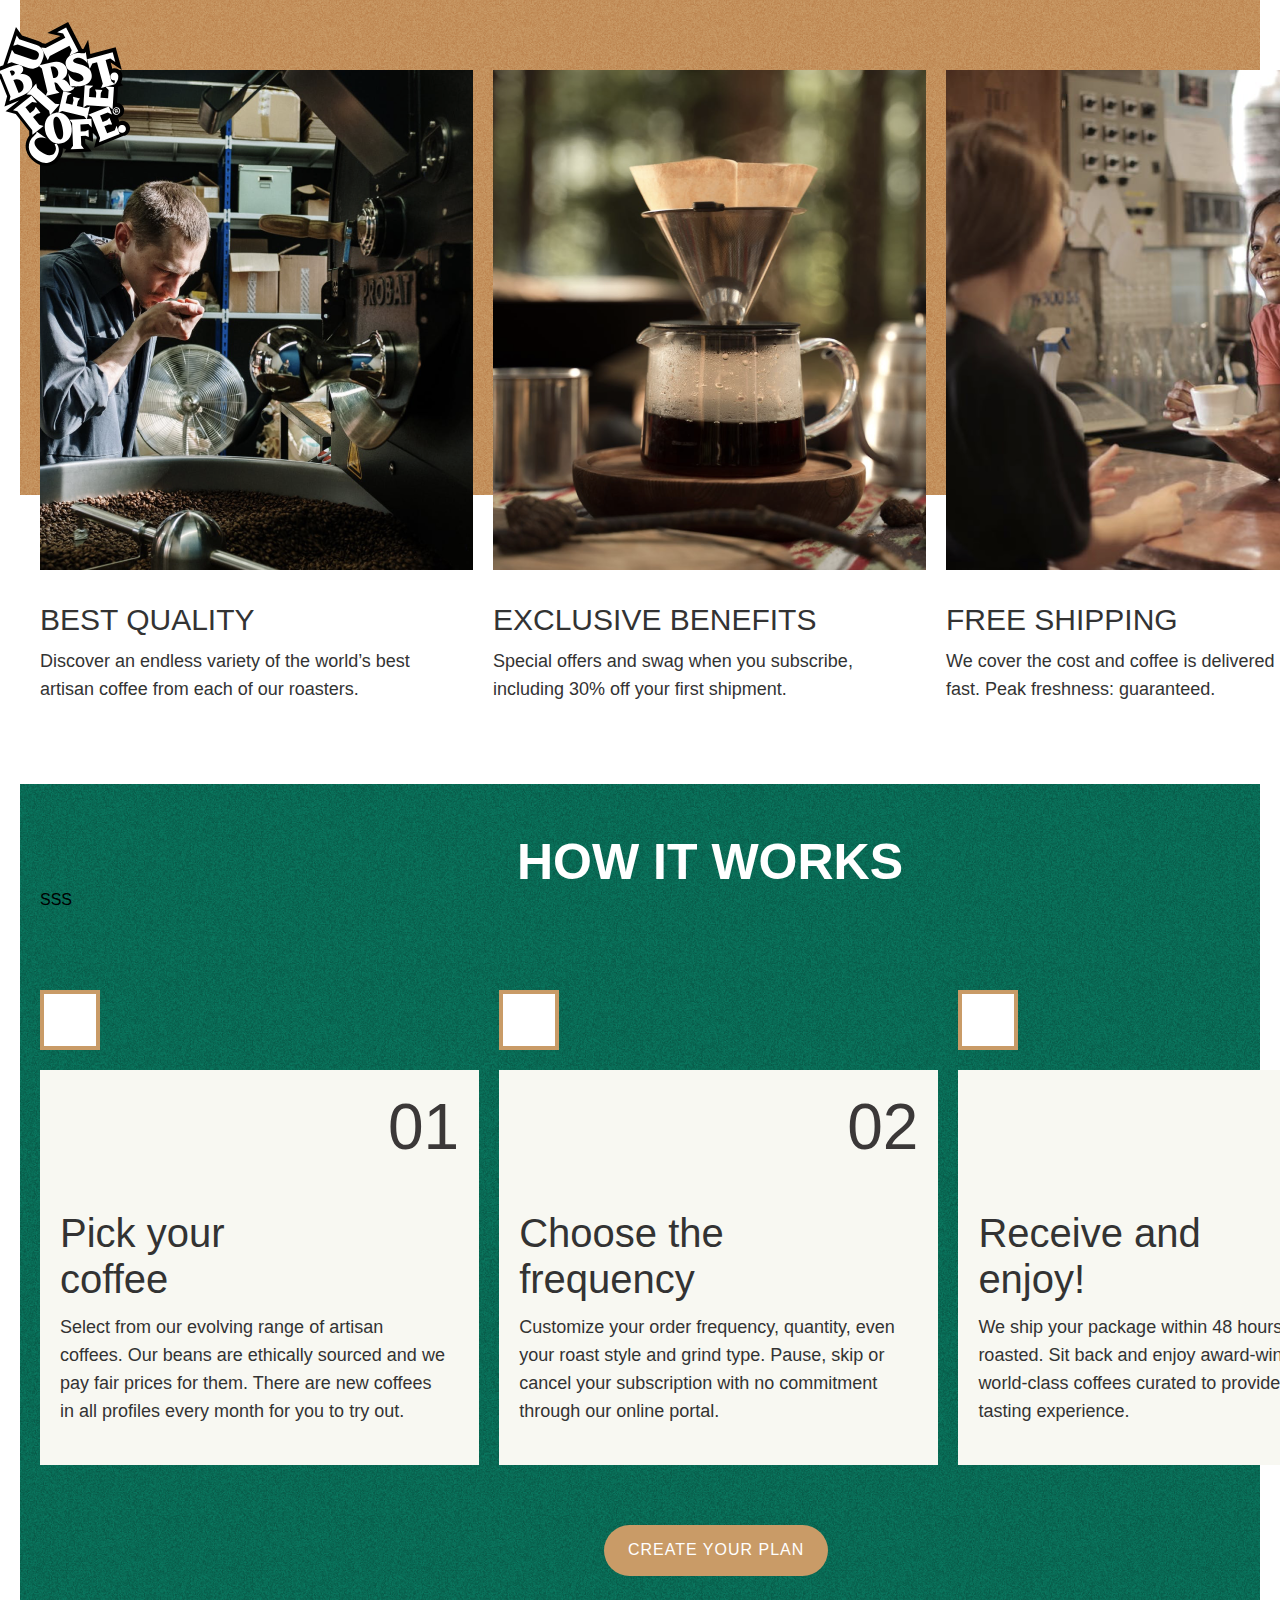
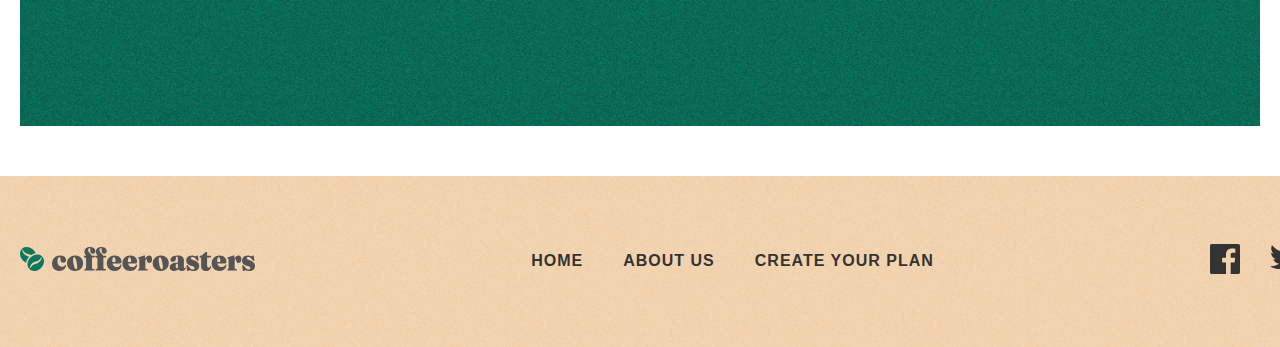
==== commit da0ad08a: "add new code" ====
--- a/index.html
+++ b/index.html
@@ -5,6 +5,7 @@
     <meta charset="UTF-8">
     <meta name="viewport" content="width=device-width, initial-scale=1.0">
     <title>Coffelaate.uz</title>
+    <link rel="stylesheet" href="./normalize.css">
     <link rel="stylesheet" href="./main.css">
 </head>
 
--- a/main.css
+++ b/main.css
@@ -1,1204 +1 @@
-@font-face {
-    font-family: 'Roboto';
-    src: url('./Roboto-Bold.woff2') format('woff2'),
-        url('./Roboto-Bold.woff') format('woff');
-    font-weight: bold;
-    font-style: normal;
-    font-display: swap;
-}
-
-@font-face {
-    font-family: 'Roboto';
-    src: url('./Roboto-Medium.woff2') format('woff2'),
-        url('./Roboto-Medium.woff') format('woff');
-    font-weight: 500;
-    font-style: normal;
-    font-display: swap;
-}
-
-@font-face {
-    font-family: 'Roboto';
-    src: url('./Roboto-Regular.woff2') format('woff2'),
-        url('./Roboto-Regular.woff') format('woff');
-    font-weight: normal;
-    font-style: normal;
-    font-display: swap;
-}
-
-
-::selection {
-    background-color: #669BBCFF;
-    color: #D0D8CDFF;
-}
-
-
-
-
-
-
-
-* {
-    margin: 0;
-    padding: 0;
-    box-sizing: border-box;
-}
-
-body {
-    font-family: 'Roboto', sans-serif;
-    overflow-x: hidden;
-
-}
-
-ul {
-    list-style-type: none;
-}
-
-ol {
-    list-style: none;
-}
-
-a {
-    text-decoration: none;
-}
-
-.container {
-    width: 1380px;
-    padding-left: 20px;
-    padding-right: 20px;
-    margin: 0 auto;
-}
-
-.coffe-header {
-    padding: 40px 0 40px 0;
-    background-size: contain;
-    background-color: rgba(243, 215, 183, 1);
-    background-image: url(./images/bgi\ \(2\).png);
-    background-repeat: repeat;
-    background-blend-mode: overlay;
-}
-
-.coffe-header__inner {
-    display: flex;
-    align-items: center;
-    justify-content: space-between;
-}
-
-.coffe-header__list {
-    display: flex;
-    gap: 40px;
-}
-
-.coffe-header__link {
-    color: rgba(51, 51, 51, 1);
-    font-size: 12px;
-    letter-spacing: 1px;
-}
-
-.coffe-header__link:hover {
-    font-weight: 700;
-    color: black;
-    text-shadow: 0 10px 17px #00000040;
-
-}
-
-.coffe-header__link:active {
-    font-weight: 900;
-
-    color: black;
-    text-shadow: 0 10px 17px #00000040;
-}
-
-
-
-
-
-
-
-
-
-.coffe-main__hero {
-    position: relative;
-
-    &::after {
-        content: "";
-        position: absolute;
-        background-image: url(./images/icecoffe.png);
-        width: 710px;
-        height: 696px;
-        left: calc(50% + 100px);
-        top: 0;
-    }
-
-
-    &::before {
-        content: "";
-        background-image: url(./images/logotop.svg);
-        position: absolute;
-        background-size: contain;
-        width: 200px;
-        left: calc(50% + 12px);
-        top: -80px;
-        z-index: 33;
-        height: 200px;
-        background-repeat: no-repeat;
-    }
-}
-
-
-.coffe-main__hero--focus {
-    position: relative;
-
-    &::after {
-        content: "";
-        position: absolute;
-        background-image: url(./images/coffeeee.png);
-        background-size: contain;
-        width: 710px;
-        height: 596px;
-        left: calc(50% + 100px);
-        top: 0;
-    }
-
-
-    &::before {
-        content: "";
-        background-image: url(./images/);
-        position: absolute;
-        background-size: contain;
-        width: 200px;
-        left: calc(50% + 12px);
-        top: -80px;
-        z-index: 33;
-        height: 200px;
-        background-repeat: no-repeat;
-    }
-}
-
-
-.coffe-main__hero--active {
-    position: relative;
-
-    &::after {
-        content: "";
-        position: absolute;
-        background-image: url(./images/photo-main-aboutus.png);
-        background-size: contain;
-        width: 710px;
-        height: 596px;
-        left: calc(50% + 100px);
-        top: 0;
-    }
-
-
-    &::before {
-        content: "";
-        background-image: url(./images/logocoffetop.png);
-        position: absolute;
-        background-size: contain;
-        width: 200px;
-        left: calc(50% + 12px);
-        top: -80px;
-        z-index: 33;
-        height: 200px;
-        background-repeat: no-repeat;
-    }
-}
-
-
-.coffe-main__out {
-    background-color: #F3D7B7;
-    background-image: url(./images/bgi\ \(2\).png);
-    background-size: contain;
-    background-repeat: repeat;
-    background-blend-mode: overlay;
-}
-
-.coffe-main__out--focus {
-    background-color: #F3D7B7;
-    background-image: url(./images/bgi\ \(2\).png);
-    background-size: contain;
-    background-repeat: repeat;
-    background-blend-mode: overlay;
-}
-
-.coffe-main__out--active {
-    background-color: #F3D7B7;
-    background-image: url(./images/bgi\ \(2\).png);
-    background-size: contain;
-    background-repeat: repeat;
-    background-blend-mode: overlay;
-}
-
-
-.coffe-main__inner-box {
-    width: 464px;
-    margin-left: 100px;
-    padding-top: 116px;
-    padding-bottom: 246px;
-}
-
-.coffe-main__inner-box--active {
-    width: 372px;
-    margin-left: 100px;
-    padding-top: 116px;
-    padding-bottom: 227px;
-}
-
-.coffe-main__inner-box--focus {
-    width: 372px;
-    margin-left: 100px;
-    padding-top: 116px;
-    padding-bottom: 251px;
-}
-
-.coffe-main__title {
-    font-size: 64px;
-    line-height: 75px;
-}
-
-.coffe-main__text {
-    line-height: 24px;
-    font-size: 16px;
-    margin-top: 24px;
-    margin-bottom: 34px;
-}
-
-.coffe-main__link {
-    letter-spacing: 1px;
-    padding: 16px 24px;
-    display: inline-block;
-    background-color: rgba(10, 119, 95, 1);
-
-    border-radius: 100px;
-    color: #fff;
-    font-weight: 500;
-    border: 2px solid rgba(10, 119, 95, 1);
-
-}
-
-.coffe-main__link:hover {
-    border: 2px solid rgba(10, 119, 95, 1);
-    color: black;
-    background-color: #fff;
-}
-
-.coffe-main__link:active {
-    opacity: 0.9;
-    outline: none;
-}
-
-.collection {
-    padding: 22px 26px 15px 14px;
-    background-color: white;
-    position: relative;
-}
-
-.collection--active {
-    padding: 22px 26px 80px 14px;
-    background-color: white;
-    position: relative;
-
-    &::before {
-        content: "";
-        background-image: url(./images/Vector\ \(2\).png);
-        background-size: contain;
-        width: 402px;
-        height: 300px;
-        background-repeat: no-repeat;
-        position: absolute;
-        top: 120px;
-        z-index: 20;
-        left: calc(50% - 840px);
-    }
-}
-
-.collection::before {
-    content: "";
-    background-image: url(./images/Vector\ \(2\).png);
-    background-size: contain;
-    width: 402px;
-    height: 300px;
-    background-repeat: no-repeat;
-    position: absolute;
-    top: 120px;
-    z-index: 20;
-    left: calc(50% - 870px);
-
-
-}
-
-
-.collection__out {
-    background-color: #F6F6EF;
-    background-image: url(./images/Rectangle.png);
-    background-size: contain;
-    background-repeat: repeat;
-    background-blend-mode: overlay;
-    position: relative;
-    padding: 164px 64px 216px 165px;
-}
-
-.collection__out--active {
-    background-color: #F6F6EF;
-    background-image: url(./images/Rectangle.png);
-    background-size: contain;
-    background-repeat: repeat;
-    background-blend-mode: overlay;
-    position: relative;
-    padding: 164px 64px 216px 165px;
-}
-
-.collection__out::before {
-    content: "";
-    background-image: url(./images/Vector\ \(1\).png);
-    background-size: contain;
-    width: 316px;
-    height: 269px;
-    background-repeat: no-repeat;
-    position: absolute;
-    top: 1300px;
-    left: calc(50% - 920px);
-}
-
-.collection::after {
-    content: "";
-    background-image: url(./images/Group\ 3646.png);
-    background-size: contain;
-    background-position: calc(50% + 20px);
-    width: 545px;
-    height: 591px;
-    background-repeat: no-repeat;
-    position: absolute;
-    right: calc(50% - 1040px);
-    bottom: 420px;
-}
-
-.collection__title {
-    font-weight: 700;
-    font-size: 50px;
-    line-height: 58.59px;
-    text-align: center;
-    padding-top: 50px;
-    margin-bottom: 80px;
-    text-transform: uppercase;
-}
-
-.collection__list {
-    margin-left: 143px;
-    margin-right: 143px;
-}
-
-
-
-.collection__item {
-    display: flex;
-    align-items: center;
-    gap: 117px;
-}
-
-.collection__item--activee {
-    display: flex;
-    align-items: center;
-    gap: 185px;
-}
-
-.collection__subtitle {
-    width: 327px;
-    font-size: 48px;
-    line-height: 56.25px;
-    text-transform: uppercase;
-    font-weight: 500;
-    margin-bottom: 10px;
-    color: #333333;
-}
-
-.collection__text {
-    color: #333333;
-    width: 453px;
-    font-size: 22px;
-    line-height: 34px;
-}
-
-.collection__text--active {
-    width: 626px;
-    font-size: 18px;
-    line-height: 30px;
-    color: rgba(51, 51, 51, 1);
-
-}
-
-.collection__subtitle--active {
-    width: 419px;
-    font-size: 48px;
-    line-height: 56.25px;
-    text-transform: uppercase;
-    font-weight: 500;
-    color: #333333;
-    margin-bottom: 10px;
-}
-
-.collection__subtitle--focus {
-    width: 454px;
-    font-size: 48px;
-    line-height: 56.25px;
-    text-transform: uppercase;
-    font-weight: 500;
-    margin-bottom: 10px;
-}
-
-
-
-.collection__item:nth-child(even) {
-
-    display: flex;
-    flex-direction: row-reverse;
-    gap: 117px;
-
-}
-
-
-.drink {
-    padding: 20px;
-    position: relative;
-
-    &::before {
-        content: "";
-        background-image: url(./images/1\ barg.png);
-        position: absolute;
-        width: 402px;
-        height: 300px;
-        background-size: contain;
-        background-repeat: no-repeat;
-        top: 790px;
-        right: calc(50% + 500px);
-        z-index: 33;
-    }
-
-}
-
-.drink__out {
-    background-color: rgba(248, 248, 242, 1);
-    background-image: url(./images/bgi-drink.png);
-    background-size: contain;
-    background-repeat: repeat;
-    background-blend-mode: overlay;
-    position: relative;
-
-    &::before {
-        content: "";
-        position: absolute;
-        background-image: url(./images/2\ barg.png);
-        background-size: contain;
-        background-repeat: no-repeat;
-        width: 346px;
-        height: 305px;
-        top: 1360px;
-        right: calc(50% + 635px);
-    }
-
-    &::after {
-        content: "";
-        position: absolute;
-        background-image: url(./images/Group\ 3649.png);
-        background-size: contain;
-        background-repeat: no-repeat;
-        width: 514px;
-        height: 570px;
-        top: 0;
-        left: calc(50% + 575px);
-    }
-}
-
-.drink__inner {
-    display: flex;
-    gap: 364px;
-    padding-top: 50px;
-    padding-bottom: 50px;
-}
-
-.drink__list-left {
-    display: flex;
-    flex-direction: column;
-    gap: 35px;
-}
-
-
-.drink__item-left {
-    width: 202px;
-    font-weight: 500;
-    font-size: 28px;
-    line-height: 32px;
-    color: rgba(85, 85, 85, 1);
-}
-
-
-
-.drink__item-left:nth-child(5) {
-    color: rgba(0, 0, 0, 1);
-    position: relative;
-
-    &::before {
-        content: "";
-        position: absolute;
-        background-image: url(./images/border.png);
-        width: 165px;
-        height: 13px;
-        background-size: contain;
-        background-repeat: no-repeat;
-        bottom: -19px;
-    }
-}
-
-
-.right__inner {
-    display: flex;
-    flex-direction: column;
-    gap: 60px;
-}
-
-.drink__top-title-right {
-    font-size: 38px;
-    font-weight: 700;
-    line-height: 46px;
-    color: rgba(0, 0, 0, 1);
-    text-transform: uppercase;
-
-}
-
-.drink-in__list-right {
-    display: flex;
-    gap: 18px;
-    margin-top: 20px;
-}
-
-.drink-in__item-right {
-    display: flex;
-    flex-direction: column;
-    gap: 10px;
-    width: 208px;
-    background-color: #C6DCD1FF;
-    padding: 20px 12px 70px 16px;
-
-
-}
-
-
-.drink-in__item-right--focus {
-    background-color: rgba(10, 119, 95, 1);
-
-}
-
-
-
-
-
-
-
-.drink-in__title-right {
-    font-weight: 500;
-    font-size: 24px;
-    line-height: 28px;
-    color: rgba(51, 51, 51, 1);
-    text-transform: uppercase;
-}
-
-
-.drink-in__title-right--focus {
-    color: white;
-}
-
-.drink-in__text-right {
-    font-weight: 400;
-    color: rgba(51, 51, 51, 1);
-    font-size: 18px;
-    line-height: 24px;
-}
-
-.drink-in__text-right--focus {
-    color: white;
-}
-
-.drink__btn-right {
-    background-color: transparent;
-    border: transparent;
-}
-
-.drink-bottom__box-right {
-    width: 660px;
-    margin-top: 100px;
-    background-color: rgba(201, 155, 103, 1);
-    padding: 40px 22px 40px 20px;
-
-}
-
-.drink-bottom__top-text-right {
-    line-height: 18.75px;
-    color: white;
-}
-
-.drink-bottom__text-right {
-    color: white;
-    font-weight: 500;
-    font-size: 24px;
-    line-height: 34px;
-}
-
-.drink-bottom__text__style-right {
-    color: #333333FF;
-    font-weight: 500;
-    font-size: 24px;
-    line-height: 34px;
-}
-
-.drink-bottom__link-right {
-    display: inline-block;
-    padding: 16px 24px;
-    background-color: #0A775F;
-    color: white;
-    font-weight: 500;
-    font-size: 16px;
-    letter-spacing: 1px;
-    line-height: 18.75px;
-    border-radius: 100px;
-    margin-top: 20px;
-    margin-left: 495px;
-}
-
-/* <-----------------------------------------------------------COLLECTION FINISHED------------------------------------> */
-
-
-/* <-----------------------------------------------------------ABOUT STARTED------------------------------------------------------------------> */
-
-
-
-
-
-.about {
-    padding: 15px 20px 0 20px;
-    background-color: white;
-    position: relative;
-    padding-bottom: 289px;
-
-}
-
-.what-work {
-    padding: 80px 20px 20px 20px;
-    background-color: white;
-
-}
-
-.what-work__out {
-    background-color: rgba(201, 155, 103, 1);
-    background-image: url(./images/bgi-aboutph.png);
-    background-blend-mode: overlay;
-    background-size: contain;
-    position: relative;
-
-    &::after {
-        content: "";
-        background-image: url(./images/2-girlphotoabout.png);
-        width: 500px;
-        height: 550px;
-        position: absolute;
-        z-index: 3;
-        bottom: 40px;
-        left: calc(50% + 220px);
-        background-repeat: no-repeat;
-    }
-}
-
-.what-work__inner {
-    padding: 100px 618px 118px 100px;
-}
-
-.what-work__title {
-    text-transform: uppercase;
-    width: 397px;
-    font-weight: 700;
-    line-height: 59px;
-    font-size: 50px;
-    color: white;
-}
-
-.what-work__text {
-    width: 639px;
-    font-size: 18px;
-    line-height: 30px;
-    color: rgba(255, 255, 255, 1);
-    margin-top: 24px;
-}
-
-.about__out {
-    background-color: rgba(201, 155, 103, 1);
-    background-image: url(./images/bgi-aboutph.png);
-    background-blend-mode: overlay;
-    background-size: contain;
-}
-
-.about__inner {
-    padding-bottom: 425px;
-}
-
-.about__title {
-    font-weight: 700;
-    font-size: 50px;
-    line-height: 58.59px;
-    text-align: center;
-    text-transform: uppercase;
-    color: #fff;
-    padding-top: 50px;
-}
-
-.about__info {
-    width: 581px;
-    text-align: center;
-    margin: 0 auto;
-    color: #fff;
-    line-height: 28px;
-    margin-top: 10px;
-    margin-bottom: 80px;
-}
-
-.about__list {
-    display: flex;
-    gap: 20px;
-    position: absolute;
-}
-
-.about__item {
-    width: 433px;
-    position: relative;
-}
-
-.about__item:nth-child(1)::before {
-    content: "";
-    position: absolute;
-    background-image: url(./images/about-liph.svg);
-    width: 140px;
-    height: 144px;
-    right: 343px;
-    bottom: 537px;
-}
-
-.about__subtitle {
-    color: #333333;
-
-    font-weight: 500;
-    font-size: 30px;
-    line-height: 35.16px;
-    text-transform: uppercase;
-    margin-top: 28px;
-    margin-bottom: 10px;
-}
-
-.about__text {
-    /* width: 377px; */
-    font-size: 18px;
-    line-height: 28px;
-    color: #333333;
-}
-
-
-
-
-/* <-----------------------------------------------------------ABOUT FINISHED------------------------------------------------------------------> */
-
-
-.works {
-    padding: 0 20px 50px 20px;
-
-    background-color: #fff;
-    position: relative;
-
-    &::after {
-        content: "";
-        background-image: url(./images/basketballlogo.svg);
-        background-size: contain;
-        background-repeat: no-repeat;
-        width: 192px;
-        position: absolute;
-        z-index: 123;
-        top: 41px;
-        right: calc(50% - 720px);
-        height: 130px;
-    }
-}
-
-.choose {
-    padding: 20px;
-    background-color: #fff;
-}
-
-.works--active {
-    padding: 0px 20px 50px 20px;
-    background-color: #fff;
-}
-
-.works--focus {
-    margin-top: 200px;
-    /* padding: 20px; */
-    padding-bottom: 20px;
-
-    background-color: #fff;
-
-
-    &::after {
-        content: "";
-        display: none;
-    }
-}
-
-
-
-.works__out {
-    background-color: #0A775F;
-    background-image: url(./images/bgi-works.png);
-    background-repeat: repeat;
-    background-size: contain;
-    background-blend-mode: overlay;
-}
-
-.choose__out {
-    background-color: #0A775F;
-    background-image: url(./images/bgi-works.png);
-    background-repeat: repeat;
-    background-size: contain;
-    background-blend-mode: overlay;
-}
-
-.works__things-box--focus {
-    padding-top: 80px;
-}
-
-
-
-
-.works__main-title {
-    text-transform: uppercase;
-    color: white;
-    text-align: center;
-    font-weight: 700;
-    font-size: 50px;
-    padding-top: 50px;
-}
-
-
-
-.works__main-title--active {
-    margin-bottom: 80px;
-    text-transform: uppercase;
-    color: white;
-    text-align: center;
-    font-weight: 700;
-    font-size: 50px;
-    padding-top: 50px;
-}
-
-.line1 {
-    position: relative;
-
-    &::before {
-        content: "";
-        background-image: url(./images/line.svg);
-        background-size: contain;
-        position: absolute;
-        top: calc(50% - 50px);
-        left: calc(50% - 625px);
-        background-repeat: no-repeat;
-        width: 900px;
-        height: 200px;
-
-    }
-
-}
-
-.choose__line1 {
-    position: relative;
-
-    &::before {
-        content: "";
-        background-image: url(./images/line.svg);
-        background-size: contain;
-        position: absolute;
-        top: -30px;
-        left: calc(50% - 625px);
-        background-repeat: no-repeat;
-        width: 900px;
-        height: 200px;
-
-    }
-}
-
-.works__things-box {
-    display: flex;
-    align-items: center;
-    gap: 399px;
-    margin-top: 80px;
-    position: relative;
-    z-index: 13;
-    margin-bottom: 20px;
-
-
-}
-
-.choose__things-box {
-    display: flex;
-    align-items: center;
-    gap: 399px;
-    position: relative;
-    z-index: 13;
-    padding-top: 80px;
-}
-
-.works__items {
-    width: 60px;
-    height: 60px;
-    display: inline-block;
-    background-color: white;
-    border: 4px solid #C99B67;
-
-}
-
-
-.choose__items {
-    width: 60px;
-    height: 60px;
-    display: inline-block;
-    background-color: white;
-    border: 4px solid #C99B67;
-}
-
-.works__list {
-    display: flex;
-    align-items: center;
-    gap: 20px;
-    margin-bottom: 60px;
-}
-
-.choose__list {
-    display: flex;
-    align-items: center;
-    gap: 20px;
-    padding-bottom: 80px;
-    padding-top: 20px;
-}
-
-
-
-.works__list--focus {
-    margin-bottom: 0px;
-}
-
-.works__list--active {
-    display: flex;
-    align-items: center;
-    gap: 20px;
-}
-
-.works__item {
-    padding: 20px 20px 40px 20px;
-    background-color: rgba(248, 248, 242, 1);
-}
-
-.choose__item {
-    padding: 20px 20px 40px 20px;
-    background-color: rgba(248, 248, 242, 1);
-}
-
-.works__item--active {
-    padding: 140px 182px 40px 20px;
-    background-color: rgba(248, 248, 242, 1);
-    position: relative;
-}
-
-.works__number {
-    font-size: 64px;
-    color: #3b3838;
-    line-height: 75px;
-    width: 65px;
-    height: 75px;
-    margin-left: 328px;
-}
-
-.choose__number {
-    font-size: 64px;
-    color: #3b3838;
-    line-height: 75px;
-    width: 65px;
-    height: 75px;
-    margin-left: 328px;
-}
-
-.works__countryf {
-    background-image: url(./images/unitedking.svg);
-    width: 120px;
-    height: 143px;
-    position: absolute;
-    left: 258px;
-    bottom: 258px;
-}
-
-.works__title {
-    width: 231px;
-    font-weight: 500;
-    font-size: 40px;
-    line-height: 46.88px;
-    color: #333333;
-    margin-top: 45px;
-}
-
-.choose__title {
-    width: 231px;
-    font-weight: 500;
-    font-size: 40px;
-    line-height: 46.88px;
-    color: #333333;
-    margin-top: 45px;
-}
-
-.choose__text {
-    width: 385px;
-    font-weight: 500;
-    font-size: 18px;
-    line-height: 28px;
-    color: #333333;
-    margin-top: 10px;
-}
-
-.works__title--active {
-    width: 231px;
-    font-weight: 500;
-    font-size: 40px;
-    line-height: 46.88px;
-    color: #333333;
-    margin-top: 45px;
-    text-transform: uppercase;
-}
-
-.works__text {
-    width: 385px;
-    font-weight: 500;
-    font-size: 18px;
-    line-height: 28px;
-    color: #333333;
-    margin-top: 10px;
-}
-
-.works__text--active {
-    width: 141px;
-    font-weight: 500;
-    font-size: 18px;
-    line-height: 28px;
-    color: rgba(51, 51, 51, 1);
-    margin-top: 10px;
-}
-
-.works__text--activee {
-    width: 171px;
-    font-weight: 500;
-    font-size: 18px;
-    line-height: 28px;
-    color: rgba(51, 51, 51, 1);
-    margin-top: 10px;
-}
-
-.works__item--active:nth-child(2) {
-    padding: 187px 182px 40px 20px;
-}
-
-
-
-.works__item--active:nth-child(3) {
-    padding: 187px 182px 40px 20px;
-}
-
-.works__countrys {
-    background-image: url(./images/cananda.png);
-    width: 120px;
-    height: 120px;
-    position: absolute;
-    left: 258px;
-    bottom: 280px;
-}
-
-.works__countrysi {
-    background-image: url(./images/australia.svg);
-    width: 120px;
-    height: 107px;
-    position: absolute;
-    bottom: 285px;
-    left: 270px;
-}
-
-.works__link {
-    display: inline-block;
-    padding: 16px 24px;
-    background-color: rgba(201, 155, 103, 1);
-    border-radius: 100px;
-    color: rgba(255, 255, 255, 1);
-    font-weight: 500;
-    text-transform: uppercase;
-    letter-spacing: 1px;
-    line-height: 18.75px;
-    margin-left: 564px;
-    margin-bottom: 50px;
-}
-
-
-.works__inner {
-    padding-bottom: 100px;
-}
-
-
-
-
---------------------------------------------------------------------------------------------------------------------- --------------------------------------------------------------------------------------------------------------------- -------------------------------------------------------------WORKS FINISH----------------------------------------- .coffe-footer {
-    background-color: #fff;
-
-
-}
-
-
-.coffe-footer__out {
-    background-color: rgba(243, 215, 183, 1);
-    background-image: url(./images/bgi-footer.png);
-    background-blend-mode: overlay;
-    background-repeat: repeat;
-    background-size: contain;
-
-}
-
-.coffe-footer__inner {
-    display: flex;
-    align-items: center;
-    justify-content: space-between;
-    padding-bottom: 68px;
-    padding-top: 68px;
-
-}
-
-.coffe-footer__list {
-    display: flex;
-    gap: 40px;
-}
-
-.coffe-footer__link {
-    color: rgba(51, 51, 51, 1);
-    font-weight: 600;
-    letter-spacing: 1px;
-
-    &:hover {
-        font-weight: 800;
-        transform: scale(2);
-        /* transition: all 0.2s; */
-        color: rgba(51, 51, 51, 1);
-        text-shadow: 0 10px 17px #00000040;
-    }
-}
-
-
-
-.coffe-footer__social-list {
-    display: flex;
-    gap: 30px;
-}+.choose__line1,.coffe-main__hero,.coffe-main__hero--active,.coffe-main__hero--focus,.collection,.collection--active,.line1{position:relative}.collection::after,.collection::before,.collection__out::before{background-repeat:no-repeat;position:absolute;content:""}@font-face{font-family:Roboto;src:url('./Roboto-Bold.woff2') format('woff2'),url('./Roboto-Bold.woff') format('woff');font-weight:700;font-style:normal;font-display:swap}@font-face{font-family:Roboto;src:url('./Roboto-Medium.woff2') format('woff2'),url('./Roboto-Medium.woff') format('woff');font-weight:500;font-style:normal;font-display:swap}@font-face{font-family:Roboto;src:url('./Roboto-Regular.woff2') format('woff2'),url('./Roboto-Regular.woff') format('woff');font-weight:400;font-style:normal;font-display:swap}::selection{background-color:#669BBCFF;color:#d0d8CDFF}.coffe-header,.coffe-main__out,.coffe-main__out--active,.coffe-main__out--focus{background-color:#f3d7b7;background-image:url(./images/bgi\ \(2\).png);background-size:contain;background-blend-mode:overlay;background-repeat:repeat}*{margin:0;padding:0;box-sizing:border-box}body{font-family:Roboto,sans-serif;overflow-x:hidden}ul{list-style-type:none}ol{list-style:none}a{text-decoration:none}.container{width:1380px;padding-left:20px;padding-right:20px;margin:0 auto}.coffe-header{padding:40px 0}.coffe-header__inner{display:flex;align-items:center;justify-content:space-between}.coffe-footer__list,.coffe-header__list{display:flex;gap:40px}.coffe-header__link{color:#333;font-size:12px;letter-spacing:1px}.coffe-header__link:hover{font-weight:700;color:#000;text-shadow:0 10px 17px #00000040}.coffe-header__link:active{font-weight:900;color:#000;text-shadow:0 10px 17px #00000040}.coffe-main__inner-box{width:464px;margin-left:100px;padding-top:116px;padding-bottom:246px}.coffe-main__inner-box--active{width:372px;margin-left:100px;padding-top:116px;padding-bottom:227px}.coffe-main__inner-box--focus{width:372px;margin-left:100px;padding-top:116px;padding-bottom:251px}.coffe-main__title{font-size:64px;line-height:75px}.coffe-main__text{line-height:24px;font-size:16px;margin-top:24px;margin-bottom:34px}.coffe-main__link{letter-spacing:1px;padding:16px 24px;display:inline-block;background-color:#0a775f;border-radius:100px;color:#fff;font-weight:500;border:2px solid #0a775f}.coffe-main__link:hover{border:2px solid #0a775f;color:#000;background-color:#fff}.coffe-main__link:active{opacity:.9;outline:0}.collection{padding:22px 26px 15px 14px;background-color:#fff}.collection--active{padding:22px 26px 80px 14px;background-color:#fff}.collection::before{background-image:url(./images/Vector\ \(2\).png);background-size:contain;width:402px;height:300px;top:120px;z-index:20;left:calc(50% - 870px)}.collection__out,.collection__out--active{background-color:#f6f6ef;background-image:url(./images/Rectangle.png);background-size:contain;background-repeat:repeat;background-blend-mode:overlay;position:relative;padding:164px 64px 216px 165px}.collection__out::before{background-image:url(./images/Vector\ \(1\).png);background-size:contain;width:316px;height:269px;top:1300px;left:calc(50% - 920px)}.collection::after{background-image:url(./images/Group\ 3646.png);background-size:contain;background-position:calc(50% + 20px);width:545px;height:591px;right:calc(50% - 1040px);bottom:420px}.about,.drink,.drink__out,.what-work__out{position:relative}.collection__title{font-weight:700;font-size:50px;line-height:58.59px;text-align:center;padding-top:50px;margin-bottom:80px;text-transform:uppercase}.collection__list{margin-left:143px;margin-right:143px}.collection__item{display:flex;align-items:center;gap:117px}.collection__item--activee{display:flex;align-items:center;gap:185px}.collection__subtitle{width:327px;font-size:48px;line-height:56.25px;text-transform:uppercase;font-weight:500;margin-bottom:10px;color:#333}.collection__text{color:#333;width:453px;font-size:22px;line-height:34px}.collection__text--active{width:626px;font-size:18px;line-height:30px;color:#333}.collection__subtitle--active,.collection__subtitle--focus{font-size:48px;line-height:56.25px;margin-bottom:10px;font-weight:500;text-transform:uppercase}.collection__subtitle--active{width:419px;color:#333}.collection__subtitle--focus{width:454px}.collection__item:nth-child(2n){display:flex;flex-direction:row-reverse;gap:117px}.drink__list-left,.right__inner{flex-direction:column;display:flex}.drink{padding:20px}.drink__out{background-color:#f8f8f2;background-image:url(./images/bgi-drink.png);background-size:contain;background-repeat:repeat;background-blend-mode:overlay}.drink__inner{display:flex;gap:364px;padding-top:50px;padding-bottom:50px}.drink__list-left{gap:35px}.drink__item-left{width:202px;font-weight:500;font-size:28px;line-height:32px;color:#555}.drink__item-left:nth-child(5){color:#000;position:relative}.right__inner{gap:60px}.drink__top-title-right{font-size:38px;font-weight:700;line-height:46px;color:#000;text-transform:uppercase}.drink-in__list-right{display:flex;gap:18px;margin-top:20px}.drink-in__item-right{display:flex;flex-direction:column;gap:10px;width:208px;background-color:#c6dCD1FF;padding:20px 12px 70px 16px}.drink-in__item-right--focus{background-color:#0a775f}.drink-in__title-right{font-weight:500;font-size:24px;line-height:28px;color:#333;text-transform:uppercase}.drink-in__title-right--focus{color:#fff}.drink-in__text-right{font-weight:400;color:#333;font-size:18px;line-height:24px}.drink-in__text-right--focus{color:#fff}.drink__btn-right{background-color:transparent;border:transparent}.drink-bottom__box-right{width:660px;margin-top:100px;background-color:#c99b67;padding:40px 22px 40px 20px}.drink-bottom__top-text-right{line-height:18.75px;color:#fff}.drink-bottom__text-right{color:#fff;font-weight:500;font-size:24px;line-height:34px}.drink-bottom__text__style-right{color:#333333FF;font-weight:500;font-size:24px;line-height:34px}.drink-bottom__link-right{display:inline-block;padding:16px 24px;background-color:#0a775f;color:#fff;font-weight:500;font-size:16px;letter-spacing:1px;line-height:18.75px;border-radius:100px;margin-top:20px;margin-left:495px}.about,.what-work{background-color:#fff}.about__title,.what-work__title{font-weight:700;color:#fff;text-transform:uppercase}.about{padding:15px 20px 289px}.what-work{padding:80px 20px 20px}.about__out,.what-work__out{background-color:#c99b67;background-image:url(./images/bgi-aboutph.png);background-blend-mode:overlay;background-size:contain}.what-work__inner{padding:100px 618px 118px 100px}.what-work__title{width:397px;line-height:59px;font-size:50px}.what-work__text{width:639px;font-size:18px;line-height:30px;color:#fff;margin-top:24px}.choose,.works,.works--active,.works--focus{background-color:#fff}.about__inner{padding-bottom:425px}.about__title{font-size:50px;line-height:58.59px;text-align:center;padding-top:50px}.about__info{width:581px;text-align:center;margin:10px auto 80px;color:#fff;line-height:28px}.about__list{display:flex;gap:20px;position:absolute}.about__item{width:433px;position:relative}.about__item:first-child::before{content:"";position:absolute;background-image:url(./images/about-liph.svg);width:140px;height:144px;right:343px;bottom:537px}.about__subtitle{color:#333;font-weight:500;font-size:30px;line-height:35.16px;text-transform:uppercase;margin-top:28px;margin-bottom:10px}.about__text{font-size:18px;line-height:28px;color:#333}.works{padding:0 20px 50px;position:relative}.choose{padding:20px}.works--active{padding:0 20px 50px}.works--focus{margin-top:200px;padding-bottom:20px}.choose__out,.works__out{background-color:#0a775f;background-image:url(./images/bgi-works.png);background-repeat:repeat;background-size:contain;background-blend-mode:overlay}.works__things-box--focus{padding-top:80px}.works__main-title,.works__main-title--active{color:#fff;text-align:center;font-weight:700;font-size:50px;padding-top:50px;text-transform:uppercase}.works__main-title--active{margin-bottom:80px}.works__things-box{display:flex;align-items:center;gap:399px;margin-top:80px;position:relative;z-index:13;margin-bottom:20px}.choose__things-box{display:flex;align-items:center;gap:399px;position:relative;z-index:13;padding-top:80px}.choose__items,.works__items{width:60px;height:60px;display:inline-block;background-color:#fff;border:4px solid #c99b67}.works__list{display:flex;align-items:center;gap:20px;margin-bottom:60px}.choose__list,.works__list--active{display:flex;align-items:center;gap:20px}.choose__list{padding-bottom:80px;padding-top:20px}.works__list--focus{margin-bottom:0}.choose__item,.works__item{padding:20px 20px 40px;background-color:#f8f8f2}.works__item--active{padding:140px 182px 40px 20px;background-color:#f8f8f2;position:relative}.choose__number,.works__number{font-size:64px;color:#3b3838;line-height:75px;width:65px;height:75px;margin-left:328px}.works__countryf{background-image:url(./images/unitedking.svg);width:120px;height:143px;position:absolute;left:258px;bottom:258px}.choose__title,.works__title{width:231px;font-weight:500;font-size:40px;line-height:46.88px;color:#333;margin-top:45px}.choose__text,.works__text{width:385px;font-weight:500;font-size:18px;line-height:28px;color:#333;margin-top:10px}.works__title--active{width:231px;font-weight:500;font-size:40px;line-height:46.88px;color:#333;margin-top:45px;text-transform:uppercase}.works__text--active,.works__text--activee{font-size:18px;line-height:28px;color:#333;margin-top:10px;font-weight:500}.works__text--active{width:141px}.works__text--activee{width:171px}.works__item--active:nth-child(2),.works__item--active:nth-child(3){padding:187px 182px 40px 20px}.works__countrys{background-image:url(./images/cananda.png);width:120px;height:120px;position:absolute;left:258px;bottom:280px}.works__countrysi{background-image:url(./images/australia.svg);width:120px;height:107px;position:absolute;bottom:285px;left:270px}.works__link{display:inline-block;padding:16px 24px;background-color:#c99b67;border-radius:100px;color:#fff;font-weight:500;text-transform:uppercase;letter-spacing:1px;line-height:18.75px;margin-left:564px;margin-bottom:50px}.works__inner{padding-bottom:100px}--------------------------------------------------------------------------------------------------------------------- --------------------------------------------------------------------------------------------------------------------- -------------------------------------------------------------WORKS FINISH----------------------------------------- .coffe-footer{background-color:#fff}.coffe-footer__out{background-color:#f3d7b7;background-image:url(./images/bgi-footer.png);background-blend-mode:overlay;background-repeat:repeat;background-size:contain}.coffe-footer__inner{display:flex;align-items:center;justify-content:space-between;padding-bottom:68px;padding-top:68px}.coffe-footer__link{color:#333;font-weight:600;letter-spacing:1px}.coffe-footer__social-list{display:flex;gap:30px}